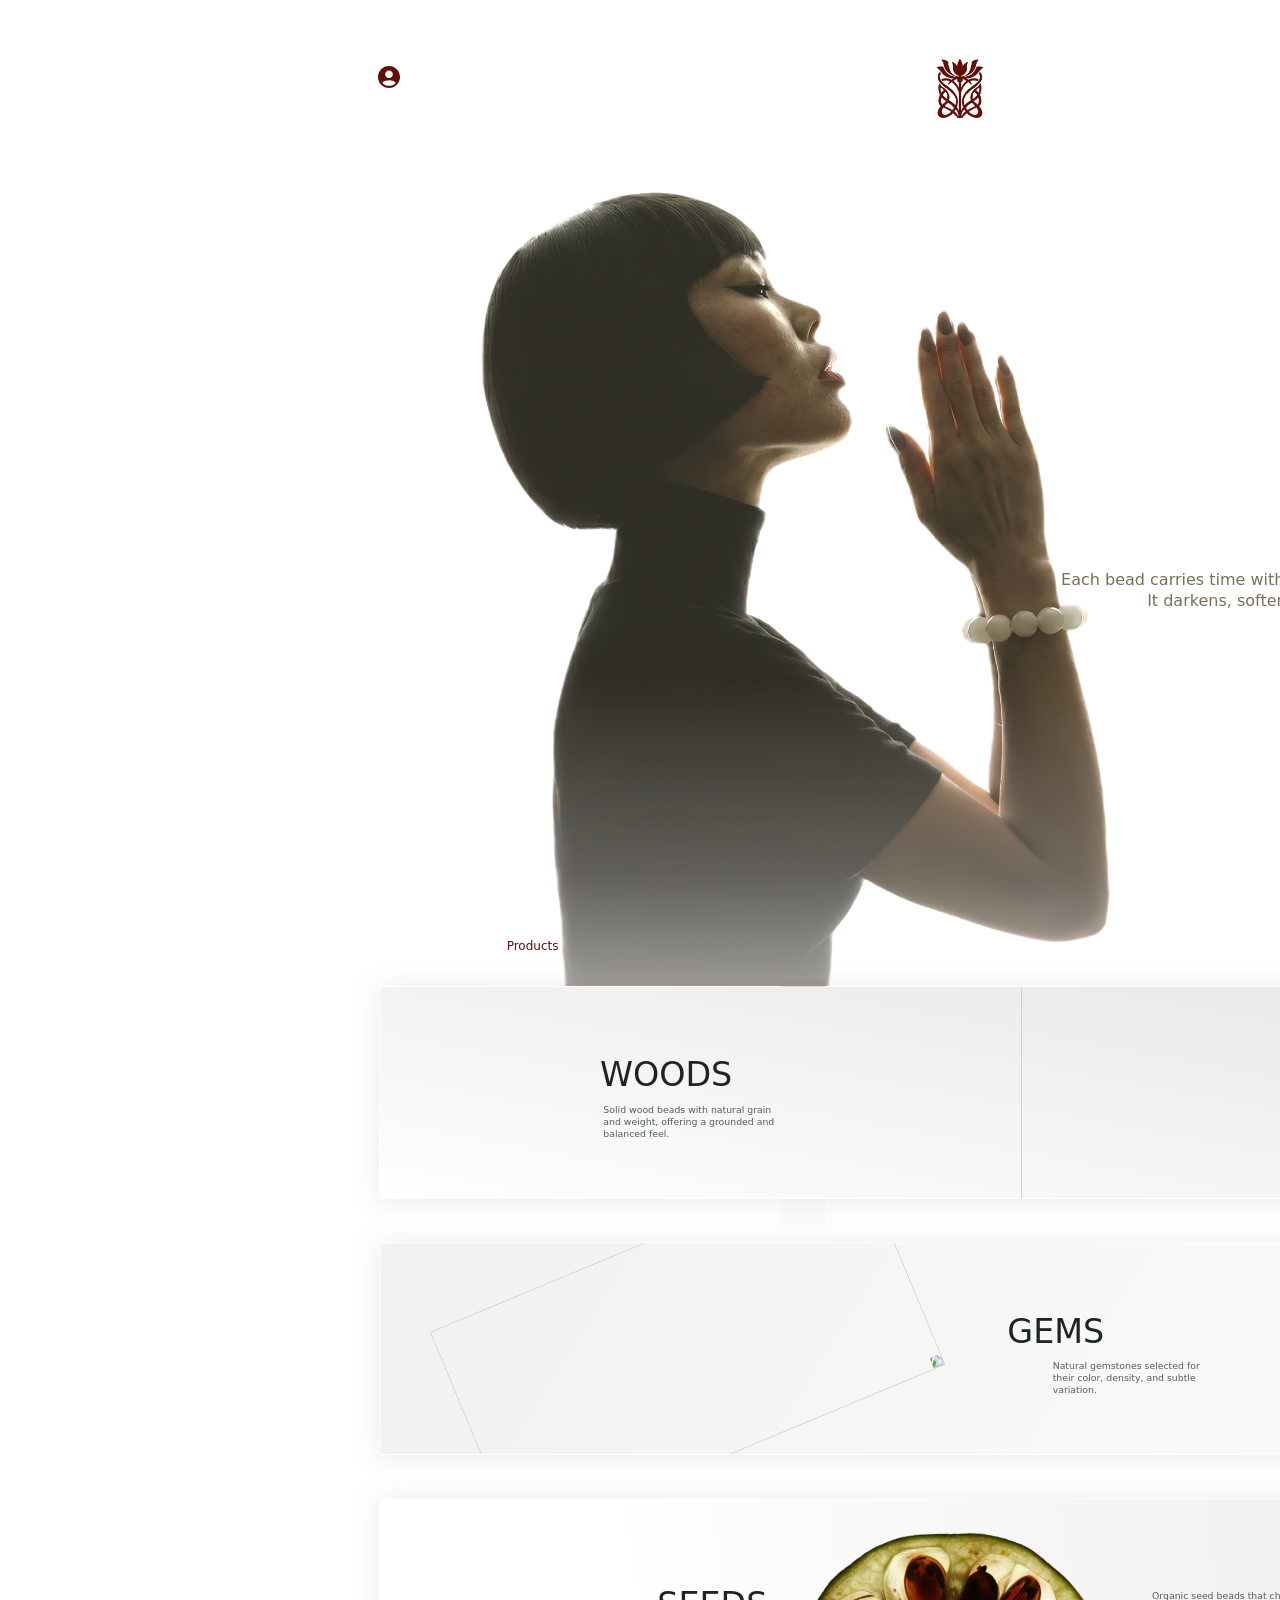
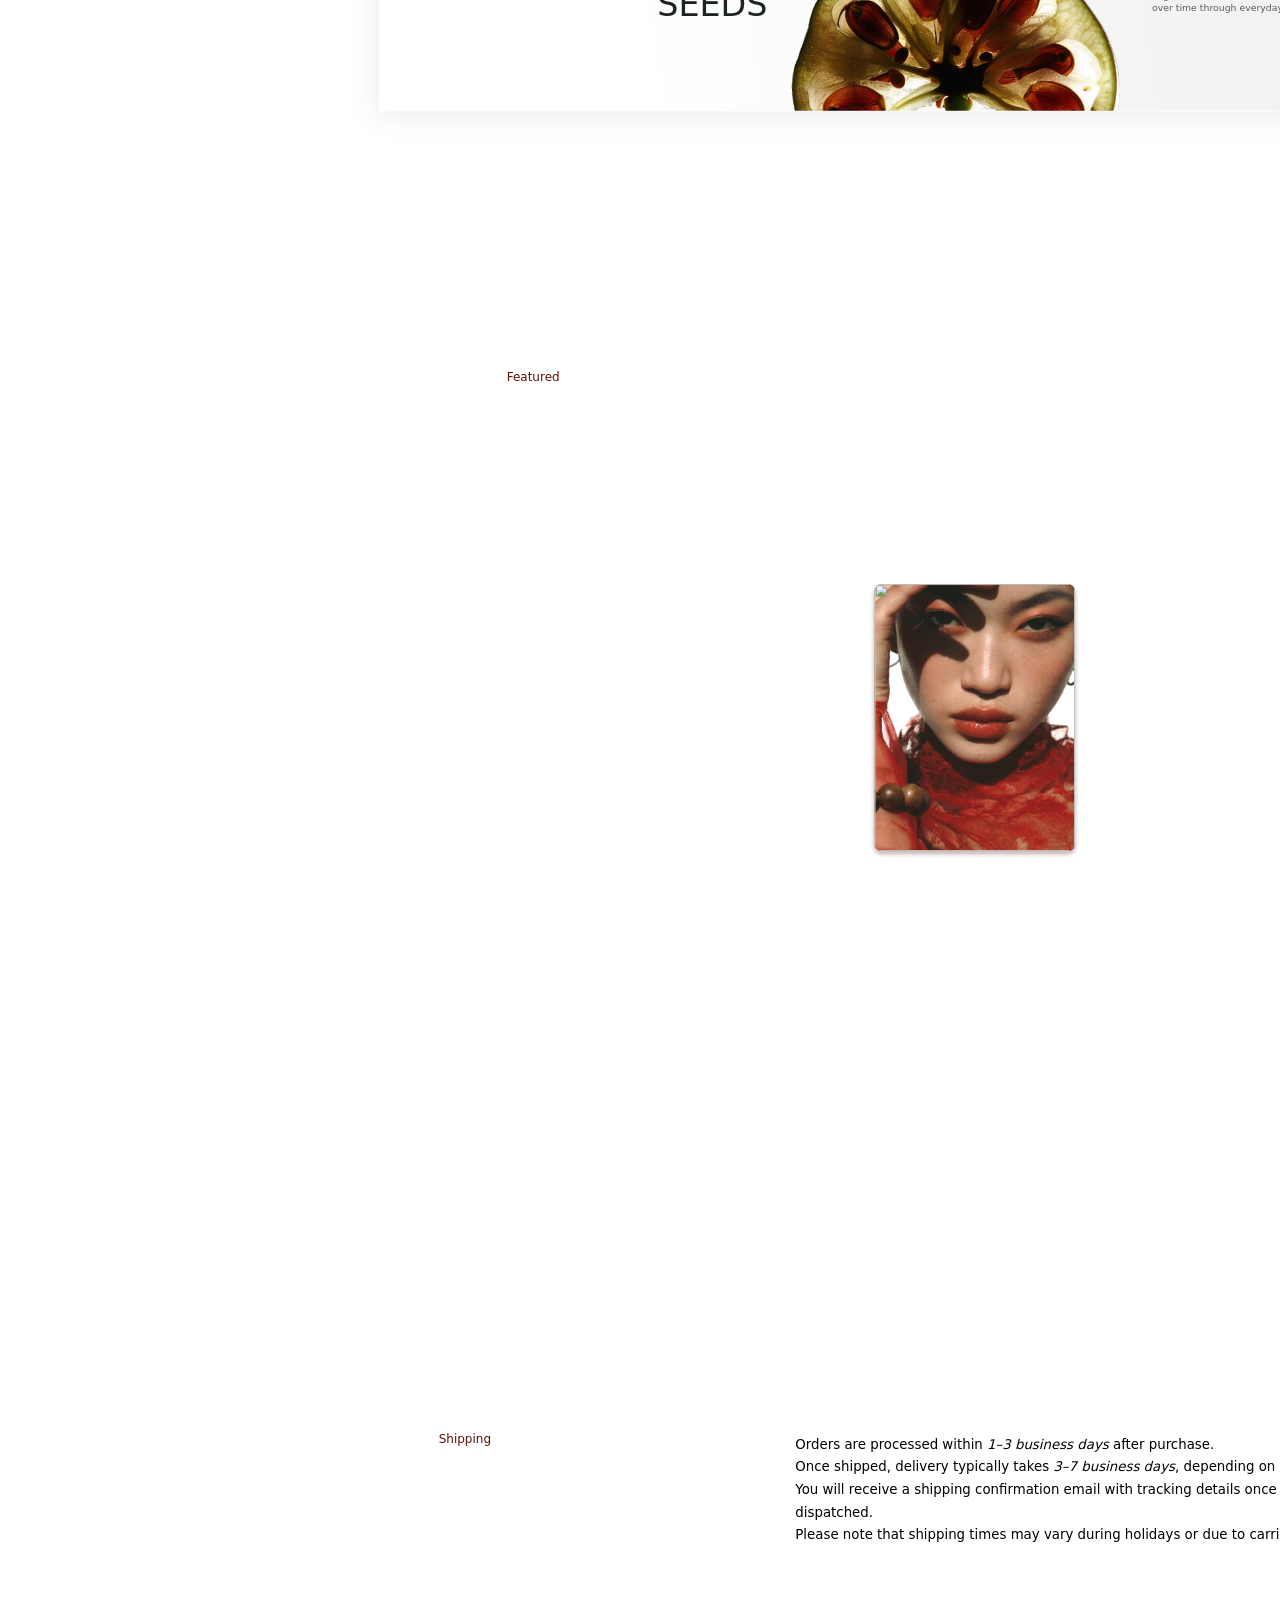
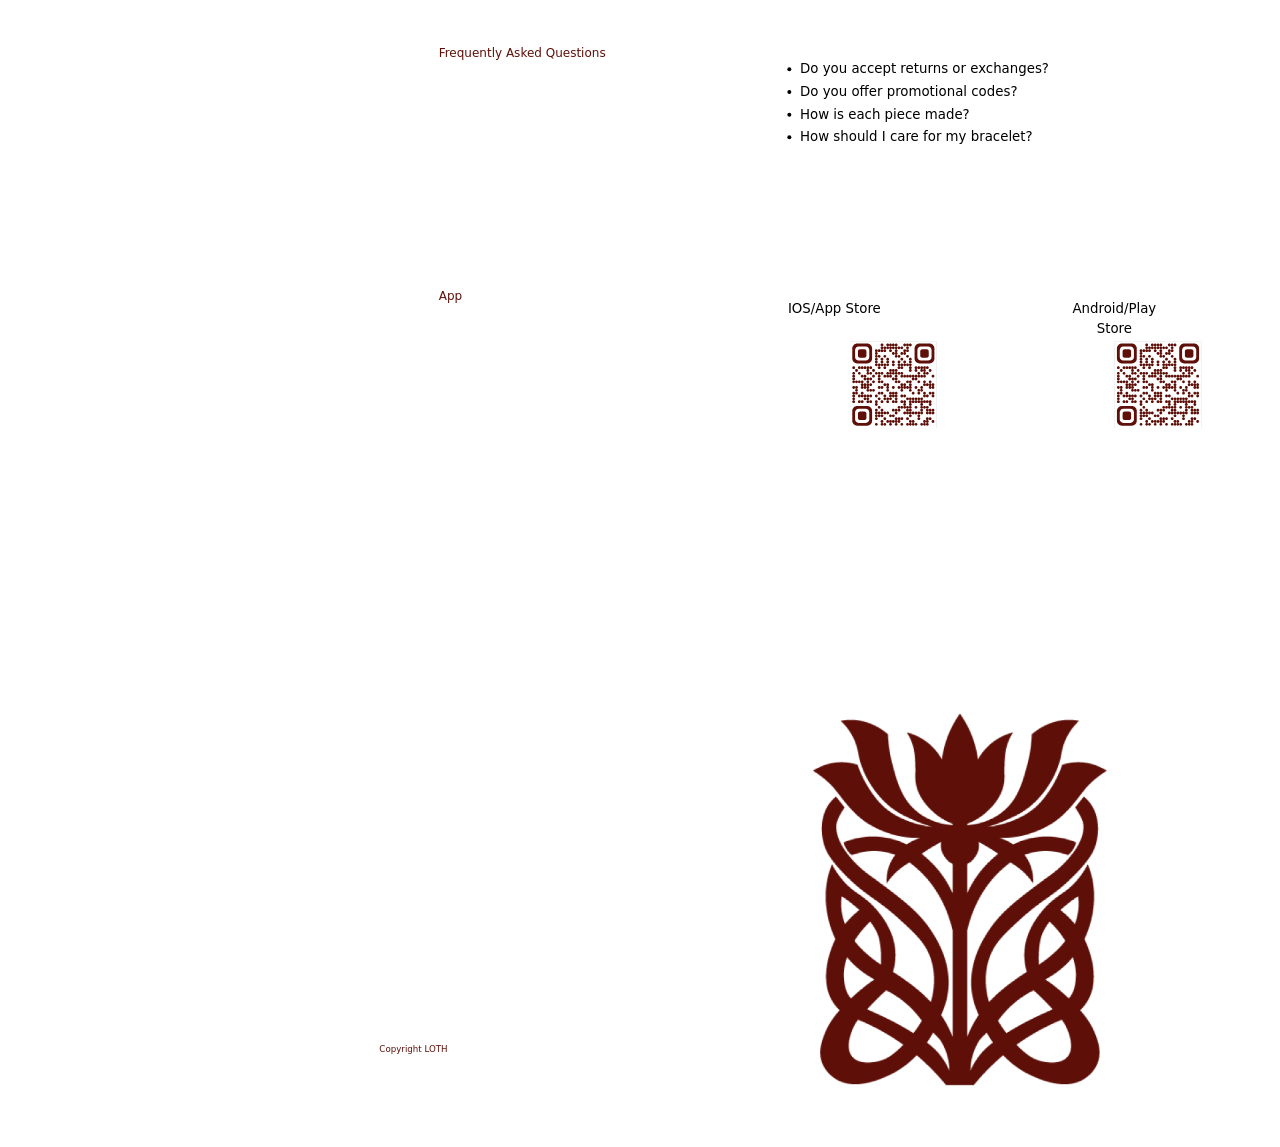
==== apps/web/public/index.html @ 7e3a2fe1 "Initial landing page scaffold Add static 1920px landing page exported from Figma, including download" ====
<!doctype html>
<html lang="en">
  <head>
    <meta charset="UTF-8" />
    <meta name="viewport" content="width=device-width, initial-scale=1.0" />
    <title>Bracelet Shop - Landing</title>
    <link rel="stylesheet" href="./styles.css" />
  </head>
  <body>
    <main class="viewport">
      <div class="stage" aria-hidden="true">
        <div class="page" data-node-id="222:192" aria-label="Landing page (1920px)">
        <!-- Header -->
        <header class="header" aria-label="Header">
          <img class="icon-account" src="./assets/figma/icon-account.svg" alt="" data-node-id="222:966" />
          <img class="logo" src="./assets/figma/logo.png" alt="LOTH" data-node-id="222:266" />
          <div class="country" data-node-id="222:957" aria-label="Country">
            <img class="country-icon" src="./assets/figma/icon-earth.svg" alt="" />
            <span class="country-text">United States</span>
          </div>
          <div class="icon-cart" data-node-id="222:965" aria-label="Cart">
            <img class="cart-part cart-part--dot" src="./assets/figma/icon-cart-dot.svg" alt="" />
            <img class="cart-part cart-part--outline" src="./assets/figma/icon-cart-outline.svg" alt="" />
            <img class="cart-part cart-part--handle" src="./assets/figma/icon-cart-handle.svg" alt="" />
          </div>
        </header>

        <!-- Hero -->
        <section class="hero" aria-label="Hero">
          <div class="hero-mask" data-node-id="222:208" aria-hidden="true">
            <img class="hero-image" src="./assets/figma/hero-image.png" alt="" />
          </div>
          <p class="hero-text hero-text--1" data-node-id="222:211">Each bead carries time with every touch.</p>
          <p class="hero-text hero-text--2" data-node-id="222:212">It darkens, softens, and changes.</p>
        </section>

        <!-- Products -->
        <section class="products" aria-label="Products">
          <p class="section-title section-title--products" data-node-id="222:238">Products</p>
          <div class="products-bar" data-node-id="222:250" aria-hidden="true"></div>

          <div class="product-card product-card--woods" data-node-id="222:251" aria-label="Woods">
            <div class="product-bg product-bg--woods" aria-hidden="true"></div>
            <h2 class="product-title">WOODS</h2>
            <p class="product-desc">Solid wood beads with natural grain and weight, offering a grounded and balanced feel.</p>
            <div class="product-image-wrap product-image-wrap--woods" aria-hidden="true">
              <div class="rotate-neg-90">
                <img class="product-image" src="./assets/figma/products-woods.png" alt="" />
              </div>
            </div>
          </div>

          <div class="product-card product-card--gems" data-node-id="222:256" aria-label="Gems">
            <div class="product-bg product-bg--gems" aria-hidden="true"></div>
            <div class="product-image-wrap product-image-wrap--gems" aria-hidden="true">
              <div class="gems-transform">
                <img class="product-image" src="./assets/figma/products-gems.png" alt="" />
              </div>
            </div>
            <h2 class="product-title product-title--right">GEMS</h2>
            <p class="product-desc product-desc--right">Natural gemstones selected for their color, density, and subtle variation.</p>
          </div>

          <div class="product-card product-card--seeds" data-node-id="222:261" aria-label="Seeds">
            <div class="product-bg product-bg--seeds" aria-hidden="true"></div>
            <h2 class="product-title">SEEDS</h2>
            <p class="product-desc product-desc--seeds">Organic seed beads that change over time through everyday wear.</p>
            <div class="product-image-wrap product-image-wrap--seeds" aria-hidden="true">
              <div class="seeds-transform">
                <img class="product-image" src="./assets/figma/products-seeds.png" alt="" />
              </div>
            </div>
          </div>
        </section>

        <!-- Featured -->
        <section class="featured" aria-label="Featured">
          <p class="section-title section-title--featured" data-node-id="222:237">Featured</p>
          <div class="featured-grid" data-node-id="222:213" aria-hidden="true">
            <div class="featured-bg"></div>

            <div class="featured-card featured-card--1 featured-item">
              <img class="featured-img" src="./assets/figma/featured-card-1.png" alt="" />
            </div>

            <div class="featured-card featured-card--2 featured-item">
              <div class="featured-card--2-bg"></div>
              <div class="featured-card--2-image">
                <div class="rotate-36">
                  <img class="featured-img" src="./assets/figma/featured-image-14.png" alt="" />
                </div>
              </div>
            </div>

            <div class="featured-card featured-card--3 featured-item">
              <img class="featured-img" src="./assets/figma/featured-card-3.png" alt="" />
            </div>

            <div class="featured-card featured-card--4 featured-item">
              <img class="featured-img" src="./assets/figma/featured-card-4.png" alt="" />
            </div>

            <div class="featured-card featured-card--5 featured-item">
              <img class="featured-img" src="./assets/figma/featured-maskgroup-1.png" alt="" />
            </div>

            <!-- side masked images -->
            <div class="featured-side featured-side--left featured-item">
              <div class="mask-300x400">
                <img class="featured-side-img" src="./assets/figma/featured-ebony23.png" alt="" />
              </div>
            </div>

            <div class="featured-side featured-side--right featured-item">
              <div class="mask-300x400">
                <img class="featured-side-img" src="./assets/figma/featured-hf-0337.png" alt="" />
              </div>
            </div>

            <div class="featured-side featured-side--right-bottom featured-item">
              <div class="mask-qr">
                <img class="featured-side-img" src="./assets/figma/featured-hf-0424.png" alt="" />
              </div>
            </div>
          </div>
        </section>

        <!-- Shipping -->
        <section class="shipping" aria-label="Shipping">
          <p class="section-title section-title--shipping" data-node-id="222:243">Shipping</p>
          <div class="shipping-text" data-node-id="222:244">
            <p>
              Orders are processed within <span class="em">1–3 business days</span> after purchase.
            </p>
            <p>
              Once shipped, delivery typically takes <span class="em">3–7 business days</span>, depending on your location.
            </p>
            <p>You will receive a shipping confirmation email with tracking details once your order has been dispatched.</p>
            <p>Please note that shipping times may vary during holidays or due to carrier delays.</p>
          </div>
        </section>

        <!-- FAQ -->
        <section class="faq" aria-label="FAQ">
          <p class="section-title section-title--faq" data-node-id="222:239">Frequently Asked Questions</p>
          <ul class="faq-list" data-node-id="222:245">
            <li>Do you accept returns or exchanges?</li>
            <li>Do you offer promotional codes?</li>
            <li>How is each piece made?</li>
            <li>How should I care for my bracelet?</li>
          </ul>
        </section>

        <!-- App -->
        <section class="app" aria-label="App">
          <p class="section-title section-title--app" data-node-id="222:240">App</p>
          <p class="app-label app-label--ios" data-node-id="222:241">IOS/App Store</p>
          <p class="app-label app-label--android" data-node-id="222:242">Android/Play Store</p>
          <div class="qr qr--ios" aria-hidden="true">
            <img src="./assets/figma/qr.svg" alt="" />
          </div>
          <div class="qr qr--android" aria-hidden="true">
            <img src="./assets/figma/qr.svg" alt="" />
          </div>
        </section>

        <!-- Footer -->
        <footer class="footer" aria-label="Footer">
          <div class="footer-mark" data-node-id="222:267" aria-hidden="true"></div>
          <p class="footer-copy" data-node-id="222:246">Copyright LOTH</p>
          <div class="footer-address" data-node-id="222:247">
            <p>000-0000-0000</p>
            <p>1300 W Mt Royal Ave, Baltimore, MD 21217</p>
          </div>
        </footer>
        </div>
      </div>
    </main>

    <script>
      (() => {
        const DESIGN_WIDTH = 1920;
        const clamp01 = (v) => Math.max(0, Math.min(1, v));
        let raf = 0;

        const setScale = () => {
          const scale = Math.min(1, window.innerWidth / DESIGN_WIDTH);
          document.documentElement.style.setProperty("--page-scale", String(scale));
        };

        const featured = (() => {
          const grid = document.querySelector(".featured-grid");
          if (!grid) return null;

          const items = Array.from(grid.querySelectorAll(".featured-item"));
          const deltas = new Map();
          const SPREAD_EASE = 2.2; // >1: slower at start, faster later

          const measure = () => {
            deltas.clear();
            const cx = grid.clientWidth / 2;
            const cy = grid.clientHeight / 2;

            for (const el of items) {
              const ex = el.offsetLeft + el.offsetWidth / 2;
              const ey = el.offsetTop + el.offsetHeight / 2;
              deltas.set(el, { dx: cx - ex, dy: cy - ey });
            }
          };

          const getProgress = () => {
            const rect = grid.getBoundingClientRect();
            const vh = window.innerHeight || 1;
            const start = vh * 0.85;
            const end = vh * 0.25;
            const raw = clamp01((start - rect.top) / (start - end));
            return Math.pow(raw, SPREAD_EASE);
          };

          const isInView = () => {
            const rect = grid.getBoundingClientRect();
            return rect.bottom > 0 && rect.top < (window.innerHeight || 0);
          };

          const render = (t) => {
            const p = getProgress();

            // Cluster -> spread (scroll-driven)
            for (const el of items) {
              const d = deltas.get(el);
              if (!d) continue;
              const tx = d.dx * (1 - p);
              const ty = d.dy * (1 - p);
              el.style.transform = `translate(${tx}px, ${ty}px)`;
            }

            // Auto horizontal pan (only while visible, grows as it spreads)
            if (isInView()) {
              const range = 360; // total travel in px (design space)
              const speed = 0.035; // cycles per ms (controls how fast it moves)
              const phase = (t * speed) % (2 * range);
              const tri = phase < range ? phase : 2 * range - phase;
              const pan = (tri - range / 2) * p;
              grid.style.transform = `translateX(${pan}px)`;
            } else {
              grid.style.transform = "";
            }
          };

          measure();
          return { measure, render };
        })();

        const tick = (t) => {
          setScale();
          if (featured) featured.render(t);
          raf = requestAnimationFrame(tick);
        };

        const onResize = () => {
          if (featured) featured.measure();
        };

        window.addEventListener("resize", onResize);
        raf = requestAnimationFrame(tick);
      })();
    </script>
  </body>
</html>
---- apps/web/public/styles.css ----
:root {
  --c-main: #5d0f08;
  --c-hero: #7a7058;
  --c-darkgreen: #1e2521;
  --c-body: #000000;
  --c-muted: #535f59;

  --shadow-soft: 0px 4px 37.1px rgba(185, 159, 159, 0.25);
  --shadow-card: 0px 4px 6.7px rgba(185, 159, 159, 0.25);

  --page-scale: 1;
}

* {
  box-sizing: border-box;
}

html,
body {
  height: 100%;
}

body {
  margin: 0;
  background: #ffffff;
  color: var(--c-body);
  font-family:
    "Neue Haas Grotesk Display Pro",
    system-ui,
    -apple-system,
    BlinkMacSystemFont,
    "Segoe UI",
    Roboto,
    Helvetica,
    Arial,
    sans-serif;
}

.viewport {
  display: flex;
  justify-content: center;
  align-items: flex-start;
  width: 100%;
  min-height: 100vh;
  overflow-x: hidden;
  padding: 0;
}

.stage {
  width: calc(1920px * var(--page-scale));
  height: calc(6520px * var(--page-scale));
}

.page {
  position: relative;
  width: 1920px;
  height: 6520px;
  background: #ffffff;
  overflow: hidden;
  transform: scale(var(--page-scale));
  transform-origin: top center;
}

/* Header */
.icon-account {
  position: absolute;
  left: 87px;
  top: 99px;
  width: 33px;
  height: 33px;
}

.logo {
  position: absolute;
  left: 924px;
  top: 87px;
  width: 72px;
  height: 90px;
  object-fit: cover;
}

.country {
  position: absolute;
  left: 1658px;
  top: 100px;
  height: 33px;
  display: flex;
  align-items: center;
  gap: 10px;
}

.country-icon {
  width: 27px;
  height: 27px;
}

.country-text {
  font-size: 20px;
  line-height: 1.14;
  color: var(--c-main);
  font-weight: 500;
}

.icon-cart {
  position: absolute;
  left: 1583px;
  top: 99px;
  width: 31px;
  height: 31px;
}

.cart-part {
  position: absolute;
}

/* Match the Figma-generated insets */
.cart-part--dot {
  left: 31.25%;
  top: 78.13%;
  width: 6.25%;
  height: 6.25%;
}

.cart-part--outline {
  left: 9.38%;
  top: 15.63%;
  width: 71.87%;
  height: 53.12%;
}

.cart-part--handle {
  left: 25%;
  top: 25%;
  width: 62.16%;
  height: 31.25%;
}

/* Hero */
.hero-mask {
  position: absolute;
  left: -41px;
  top: 228px;
  width: 1700px;
  height: 1251px;
  -webkit-mask-image: url("./assets/figma/hero-mask.svg");
  mask-image: url("./assets/figma/hero-mask.svg");
  -webkit-mask-repeat: no-repeat;
  mask-repeat: no-repeat;
  -webkit-mask-size: 1589px 1251px;
  mask-size: 1589px 1251px;
  -webkit-mask-position: 71px 0px;
  mask-position: 71px 0px;
}

.hero-image {
  position: absolute;
  left: -7.67%;
  top: -14.87%;
  width: 107.69%;
  height: 118.47%;
  object-fit: cover;
  pointer-events: none;
}

.hero-text {
  position: absolute;
  width: 556px;
  height: 64px;
  font-size: 24px;
  line-height: 1.3;
  color: var(--c-hero);
  font-weight: 400;
  text-align: right;
  margin: 0;
}

.hero-text--1 {
  left: 1049px;
  top: 854px;
}

.hero-text--2 {
  left: 1083px;
  top: 886px;
}

/* Section titles */
.section-title {
  position: absolute;
  margin: 0;
  font-size: 18px;
  line-height: 1.5;
  color: var(--c-main);
  font-weight: 500;
}

.section-title--products {
  left: 280px;
  top: 1405px;
}

.section-title--featured {
  left: 280px;
  top: 2952px;
}

.section-title--shipping {
  left: 178px;
  top: 4545px;
}

.section-title--faq {
  left: 178px;
  top: 4866px;
}

.section-title--app {
  left: 178px;
  top: 5230px;
}

/* Products */
.products-bar {
  position: absolute;
  left: 691px;
  top: 1471px;
  width: 67px;
  height: 368px;
  background: linear-gradient(179.884deg, rgb(146, 145, 141) 0%, rgb(252, 252, 252) 57.554%);
}

.product-card {
  position: absolute;
  left: 89px;
  width: 1741px;
  border: 0.5px solid #ffffff;
  box-shadow: var(--shadow-soft);
  background: transparent;
  overflow: hidden;
}

.product-card--woods {
  top: 1479px;
  height: 319px;
}

.product-card--gems {
  top: 1864px;
  height: 318px;
}

.product-card--seeds {
  top: 2248px;
  height: 319px;
}

.product-bg {
  position: absolute;
  inset: 0;
}

.product-bg--woods {
  background: linear-gradient(190.51deg, rgb(232, 232, 232) 6.5992%, rgb(255, 255, 255) 101.72%);
}

.product-bg--gems {
  background: linear-gradient(122.51deg, rgb(242, 242, 241) 14.497%, rgb(255, 255, 255) 118.24%);
}

.product-bg--seeds {
  background: linear-gradient(261.236deg, rgb(242, 242, 241) 20.173%, rgb(243, 243, 242) 31.723%, rgb(255, 255, 255) 78.459%);
}

.product-title {
  position: absolute;
  left: 330px;
  top: 95px;
  width: 268px;
  margin: 0;
  font-size: 50px;
  line-height: 1.5;
  color: var(--c-darkgreen);
  font-weight: 500;
}

.product-title--right {
  left: 941px;
}

.product-desc {
  position: absolute;
  left: 335px;
  top: 175px;
  width: 280px;
  margin: 0;
  font-size: 14px;
  line-height: 1.3;
  color: var(--c-muted);
  font-weight: 400;
}

.product-desc--right {
  left: 1009px;
  width: 239px;
}

.product-desc--seeds {
  left: 1158px;
  top: calc(50% - 23.5px);
  width: 252px;
}

.product-card--seeds .product-title {
  left: 416px;
  top: calc(50% - 37.5px);
  width: 167px;
}

.product-image-wrap {
  position: absolute;
}

.product-image-wrap--woods {
  left: 961px;
  top: -32px;
  width: 780px;
  height: 383px;
  display: flex;
  align-items: center;
  justify-content: center;
  pointer-events: none;
}

.rotate-neg-90 {
  transform: rotate(-90deg);
  width: 383px;
  height: 780px;
  position: relative;
}

.rotate-neg-90 .product-image {
  position: absolute;
  inset: 0;
  width: 100%;
  height: 100%;
  object-fit: cover;
}

.product-image-wrap--gems {
  left: 75px;
  top: -135px;
  width: 773.573px;
  height: 584.146px;
  display: flex;
  align-items: center;
  justify-content: center;
  pointer-events: none;
}

.gems-transform {
  transform: scaleY(-1) rotate(112.65deg);
  width: 342.941px;
  height: 695.122px;
  position: relative;
}

.gems-transform .product-image {
  position: absolute;
  inset: 0;
  width: 100%;
  height: 100%;
  object-fit: cover;
}

.product-image-wrap--seeds {
  left: 50%;
  top: 28px;
  width: 521.139px;
  height: 392.311px;
  transform: translateX(-50%);
  display: flex;
  align-items: center;
  justify-content: center;
  pointer-events: none;
}

.seeds-transform {
  transform: rotate(-84.9deg);
  width: 350px;
  height: 492px;
  position: relative;
}

.seeds-transform .product-image {
  position: absolute;
  inset: 0;
  width: 100%;
  height: 100%;
  object-fit: cover;
}

/* Featured */
.featured-grid {
  position: absolute;
  left: 89px;
  top: 3018px;
  width: 1786px;
  height: 917px;
  will-change: transform;
}

.featured-bg {
  position: absolute;
  left: -7px;
  top: 0;
  width: 1793px;
  height: 916px;
  background: #ffffff;
}

.featured-card {
  position: absolute;
  width: 300px;
  height: 400px;
  border-radius: 10px;
  box-shadow: var(--shadow-card);
  overflow: hidden;
  background: #ffffff;
  will-change: transform;
}

.featured-card--1 {
  left: 293px;
  top: 115px;
}

.featured-card--2 {
  left: 893px;
  top: 115px;
}

.featured-card--3 {
  left: -7px;
  top: 514px;
}

.featured-card--4 {
  left: 1193px;
  top: 514px;
}

.featured-card--5 {
  left: 593px;
  top: 516px;
  height: 395px;
}

.featured-img {
  width: 100%;
  height: 100%;
  object-fit: cover;
}

.featured-card--2-bg {
  position: absolute;
  inset: 0;
  background: linear-gradient(164.936deg, rgb(255, 255, 255) 0.34228%, rgba(185, 159, 159, 0.25) 101.6%);
}

.featured-card--2-image {
  position: absolute;
  left: -100px;
  top: -74px;
  width: 474.77px;
  height: 535.745px;
  display: flex;
  align-items: center;
  justify-content: center;
}

.rotate-36 {
  transform: rotate(36.14deg);
  width: 221.547px;
  height: 501.616px;
  position: relative;
}

.rotate-36 img {
  position: absolute;
  inset: 0;
  width: 100%;
  height: 100%;
  object-fit: cover;
}

.featured-side {
  position: absolute;
  width: 300px;
  height: 400px;
  overflow: visible;
  will-change: transform;
}

.featured-side--left {
  left: -300px;
  top: 115px;
}

.featured-side--right {
  left: 1486px;
  top: 115px;
}

.featured-side--right-bottom {
  left: 1786px;
  top: 515px;
}

.mask-300x400,
.mask-qr {
  width: 300px;
  height: 400px;
  -webkit-mask-repeat: no-repeat;
  mask-repeat: no-repeat;
  -webkit-mask-size: 300px 400px;
  mask-size: 300px 400px;
  -webkit-mask-position: 0 0;
  mask-position: 0 0;
  overflow: hidden;
}

.mask-300x400 {
  -webkit-mask-image: url("./assets/figma/mask-300x400.svg");
  mask-image: url("./assets/figma/mask-300x400.svg");
}

.mask-qr {
  -webkit-mask-image: url("./assets/figma/mask-qr.svg");
  mask-image: url("./assets/figma/mask-qr.svg");
}

.featured-side-img {
  width: 100%;
  height: 100%;
  object-fit: cover;
  display: block;
}

/* Shipping */
.shipping-text {
  position: absolute;
  left: 713px;
  top: 4549px;
  width: 1012px;
  font-size: 20px;
  line-height: 1.7;
  color: #000000;
}

.shipping-text p {
  margin: 0;
}

.shipping-text p + p {
  margin-top: 0;
}

.shipping-text .em {
  font-style: italic;
  font-weight: 500;
}

/* FAQ */
.faq-list {
  position: absolute;
  left: 690px;
  top: 4886px;
  width: 577px;
  margin: 0;
  padding-left: 30px;
  font-size: 20px;
  line-height: 1.7;
  color: #000000;
}

/* App */
.app-label {
  position: absolute;
  margin: 0;
  font-size: 20px;
  line-height: 1.5;
  text-align: center;
  color: #000000;
}

.app-label--ios {
  left: 700px;
  top: 5248px;
  width: 143px;
}

.app-label--android {
  left: 1106px;
  top: 5248px;
  width: 171px;
}

.qr {
  position: absolute;
  top: 5312px;
  width: 130px;
  height: 130px;
  background: #d9d9d9;
}

.qr img {
  width: 100%;
  height: 100%;
  display: block;
}

.qr--ios {
  left: 795px;
}

.qr--android {
  left: 1192px;
}

/* Footer */
.footer-mark {
  position: absolute;
  left: 728.813px;
  top: 5800.523px;
  width: 463.351px;
  height: 658.316px;
  background: var(--c-main);
  -webkit-mask-image: url("./assets/figma/footer-mask.png");
  mask-image: url("./assets/figma/footer-mask.png");
  -webkit-mask-repeat: no-repeat;
  mask-repeat: no-repeat;
  -webkit-mask-size: 447px 565.051px;
  mask-size: 447px 565.051px;
  -webkit-mask-position: 8.187px 66.476px;
  mask-position: 8.187px 66.476px;
  opacity: 1;
  pointer-events: none;
}

.footer-copy {
  position: absolute;
  left: 89px;
  top: 6362px;
  margin: 0;
  font-size: 13px;
  line-height: 1.9;
  color: var(--c-main);
  font-weight: 500;
}

.footer-address {
  position: absolute;
  left: 1595px;
  top: 6335px;
  width: 268px;
  color: var(--c-main);
  font-size: 13px;
  line-height: 1.9;
  font-weight: 500;
}

.footer-address p {
  margin: 0;
}
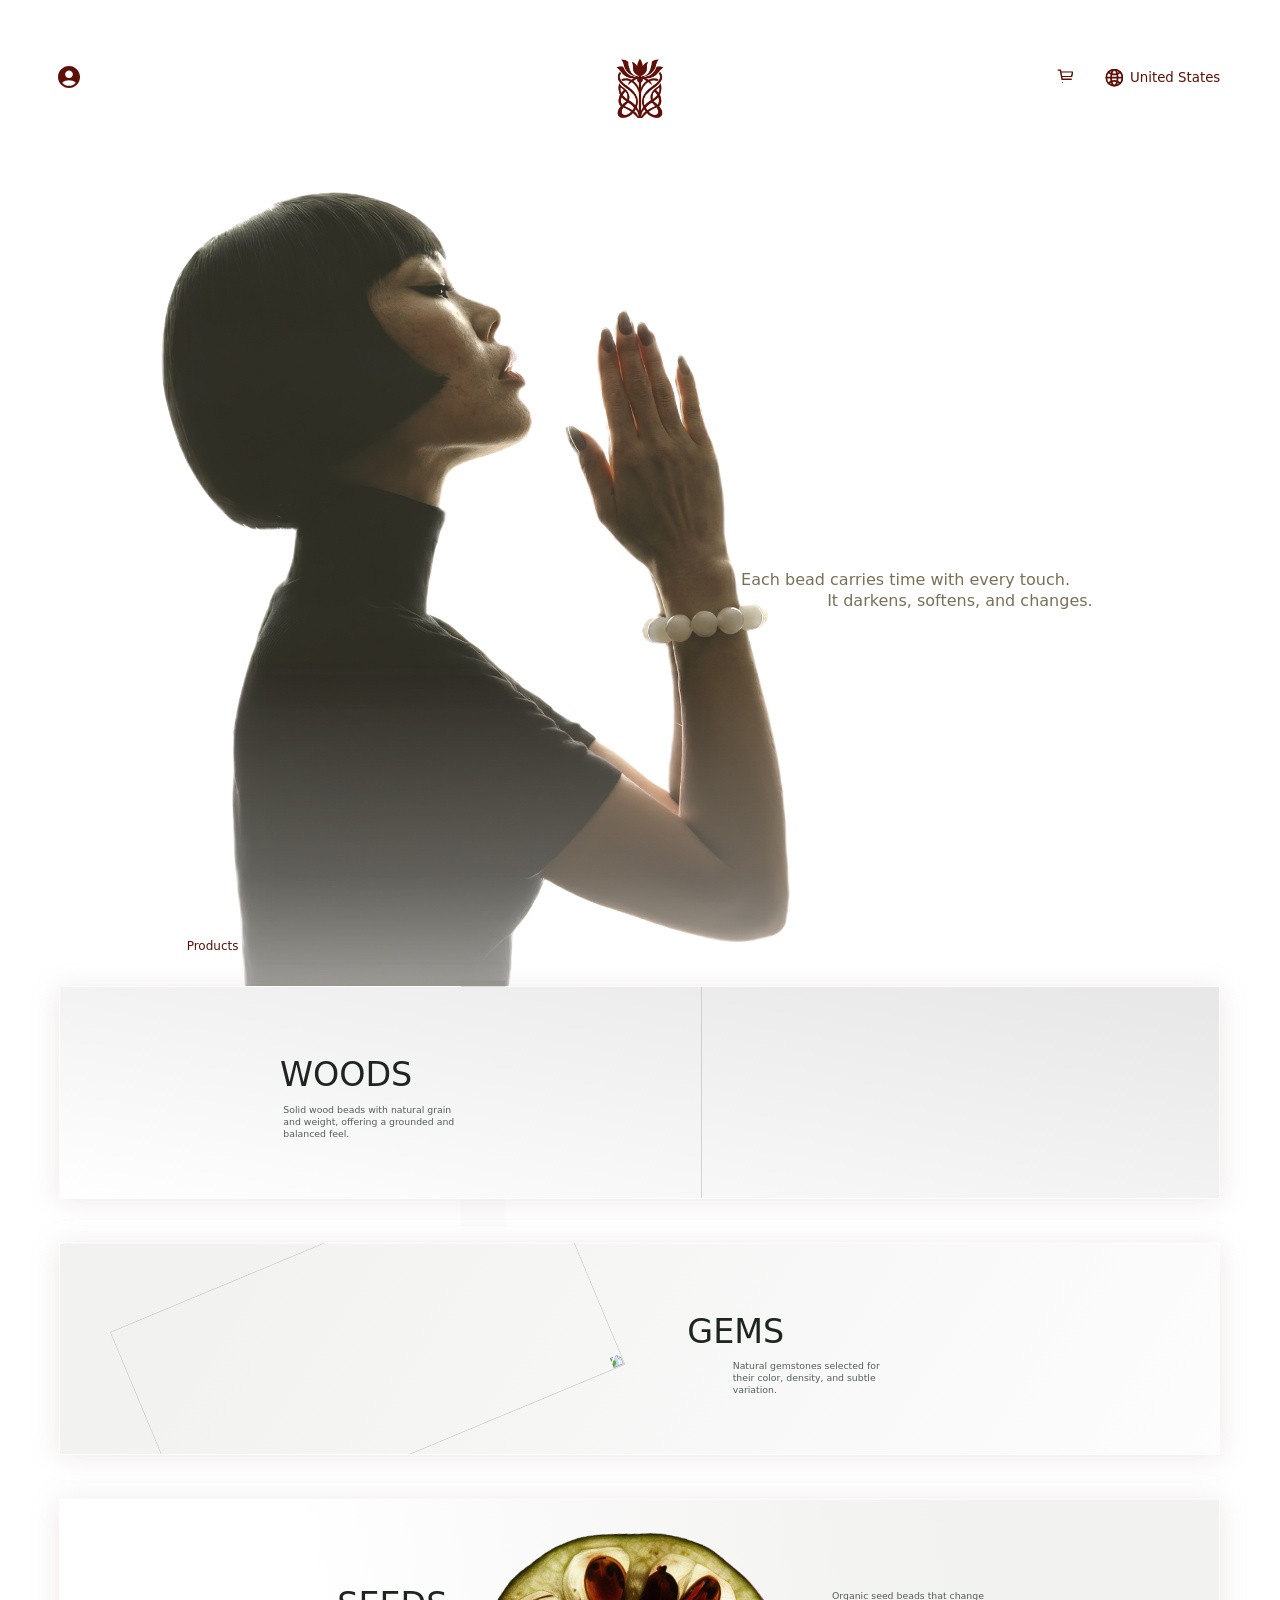
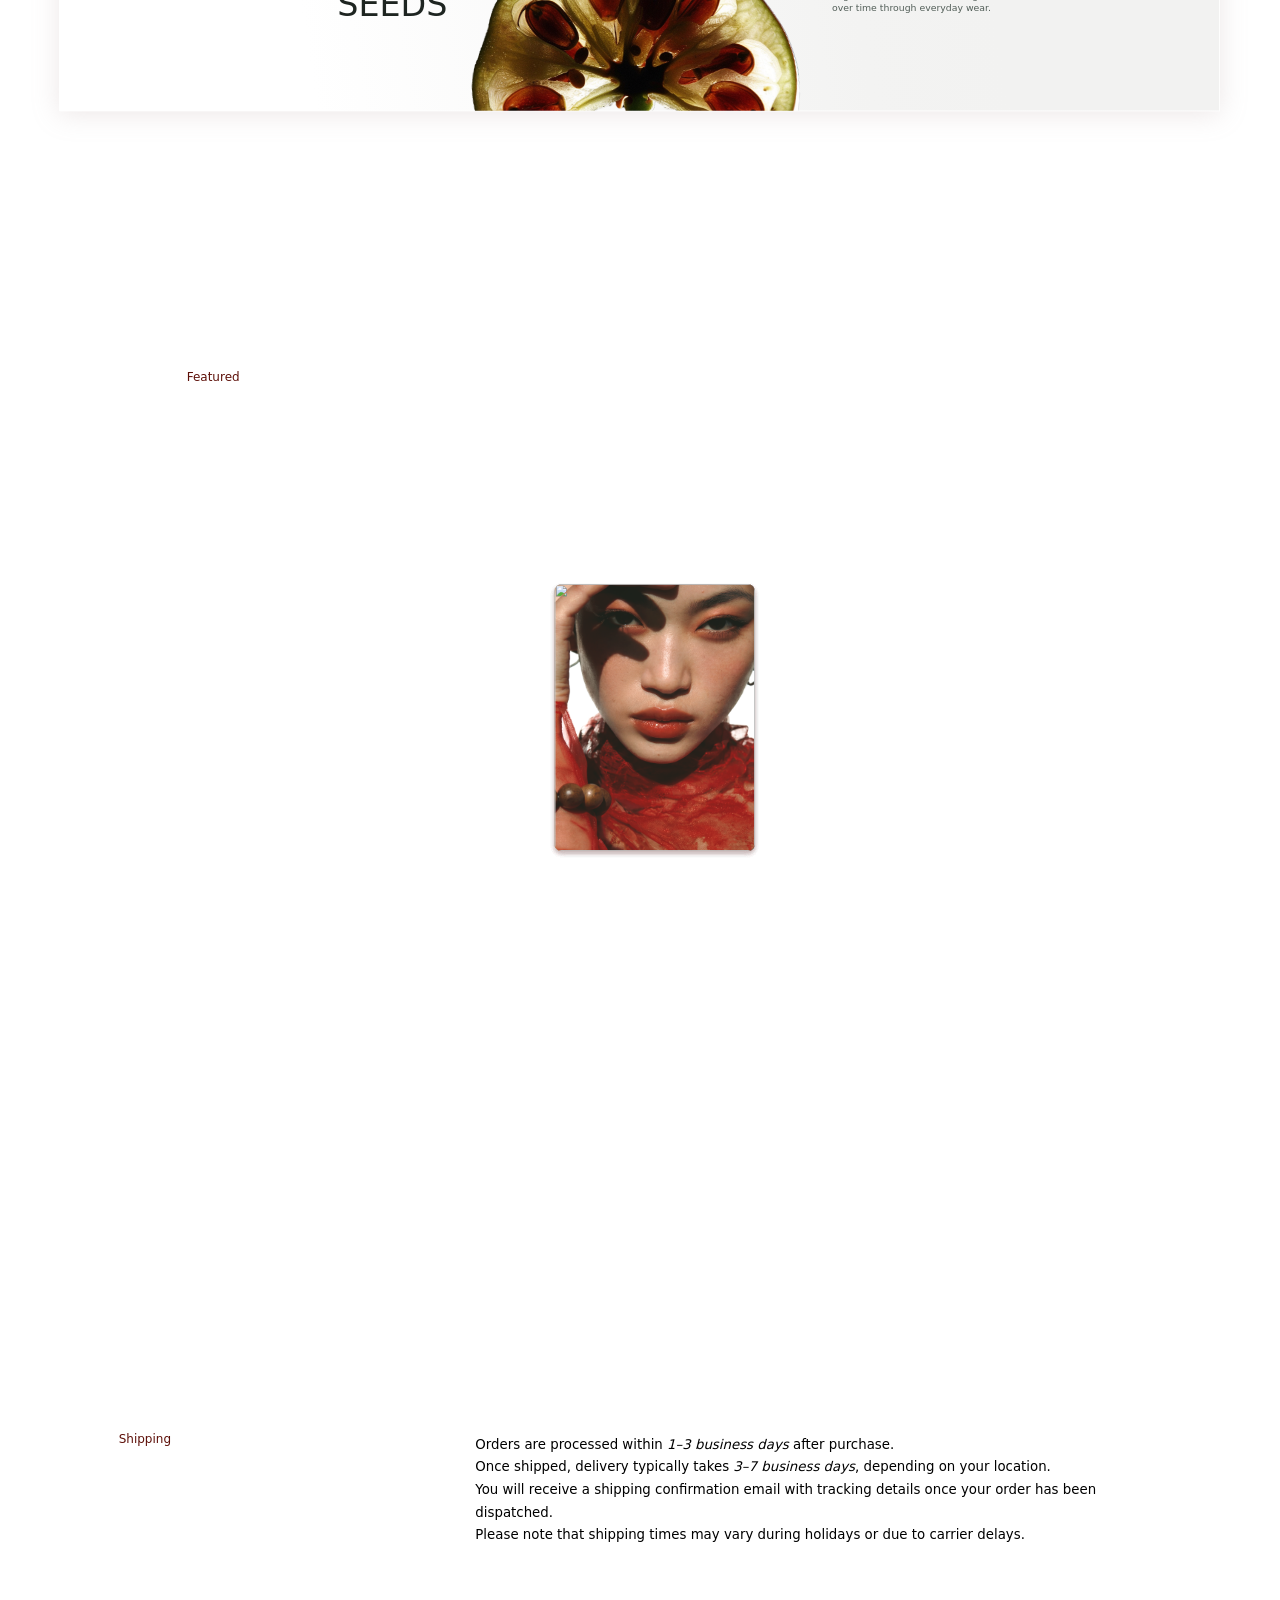
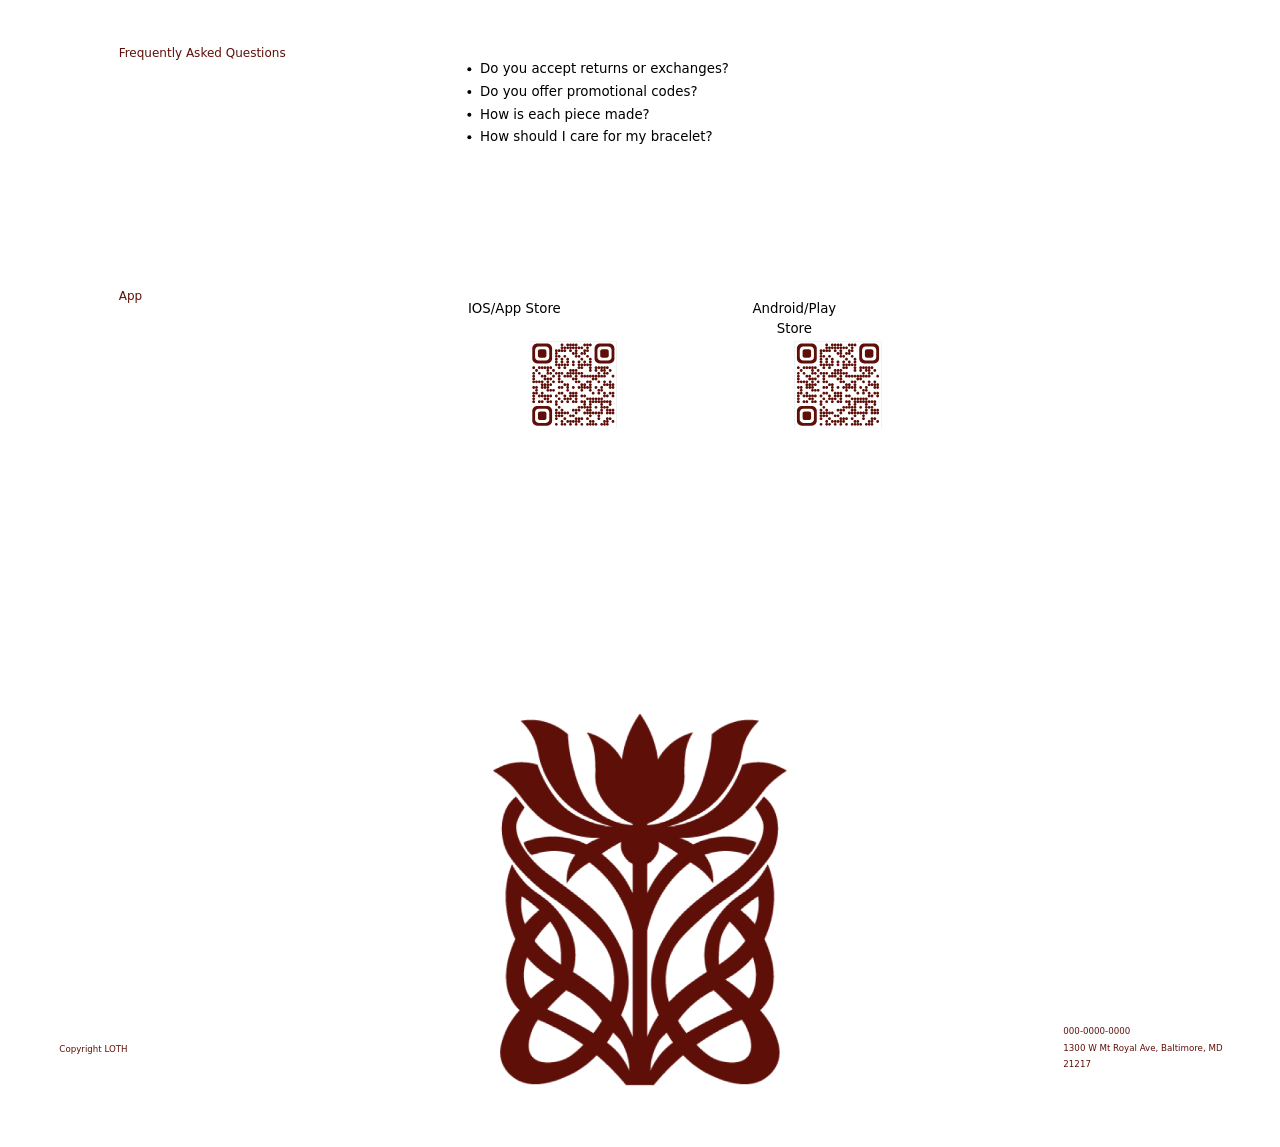
==== commit baf6aa1f: "Fix landing centering Center the scaled 1920px page across viewport sizes and tidy static landing do" ====
--- a/apps/web/public/index.html
+++ b/apps/web/public/index.html
@@ -194,7 +194,7 @@
 
           const items = Array.from(grid.querySelectorAll(".featured-item"));
           const deltas = new Map();
-          const SPREAD_EASE = 2.2; // >1: slower at start, faster later
+          const SPREAD_EASE = 2.2;
 
           const measure = () => {
             deltas.clear();
@@ -225,7 +225,6 @@
           const render = (t) => {
             const p = getProgress();
 
-            // Cluster -> spread (scroll-driven)
             for (const el of items) {
               const d = deltas.get(el);
               if (!d) continue;
@@ -234,10 +233,9 @@
               el.style.transform = `translate(${tx}px, ${ty}px)`;
             }
 
-            // Auto horizontal pan (only while visible, grows as it spreads)
             if (isInView()) {
-              const range = 360; // total travel in px (design space)
-              const speed = 0.035; // cycles per ms (controls how fast it moves)
+              const range = 360;
+              const speed = 0.035;
               const phase = (t * speed) % (2 * range);
               const tri = phase < range ? phase : 2 * range - phase;
               const pan = (tri - range / 2) * p;
@@ -267,3 +265,4 @@
     </script>
   </body>
 </html>
+
--- a/apps/web/public/styles.css
+++ b/apps/web/public/styles.css
@@ -47,17 +47,20 @@
 }
 
 .stage {
-  width: calc(1920px * var(--page-scale));
+  position: relative;
+  width: 100%;
   height: calc(6520px * var(--page-scale));
 }
 
 .page {
-  position: relative;
+  position: absolute;
+  left: 50%;
+  top: 0;
   width: 1920px;
   height: 6520px;
   background: #ffffff;
   overflow: hidden;
-  transform: scale(var(--page-scale));
+  transform: translateX(-50%) scale(var(--page-scale));
   transform-origin: top center;
 }
 
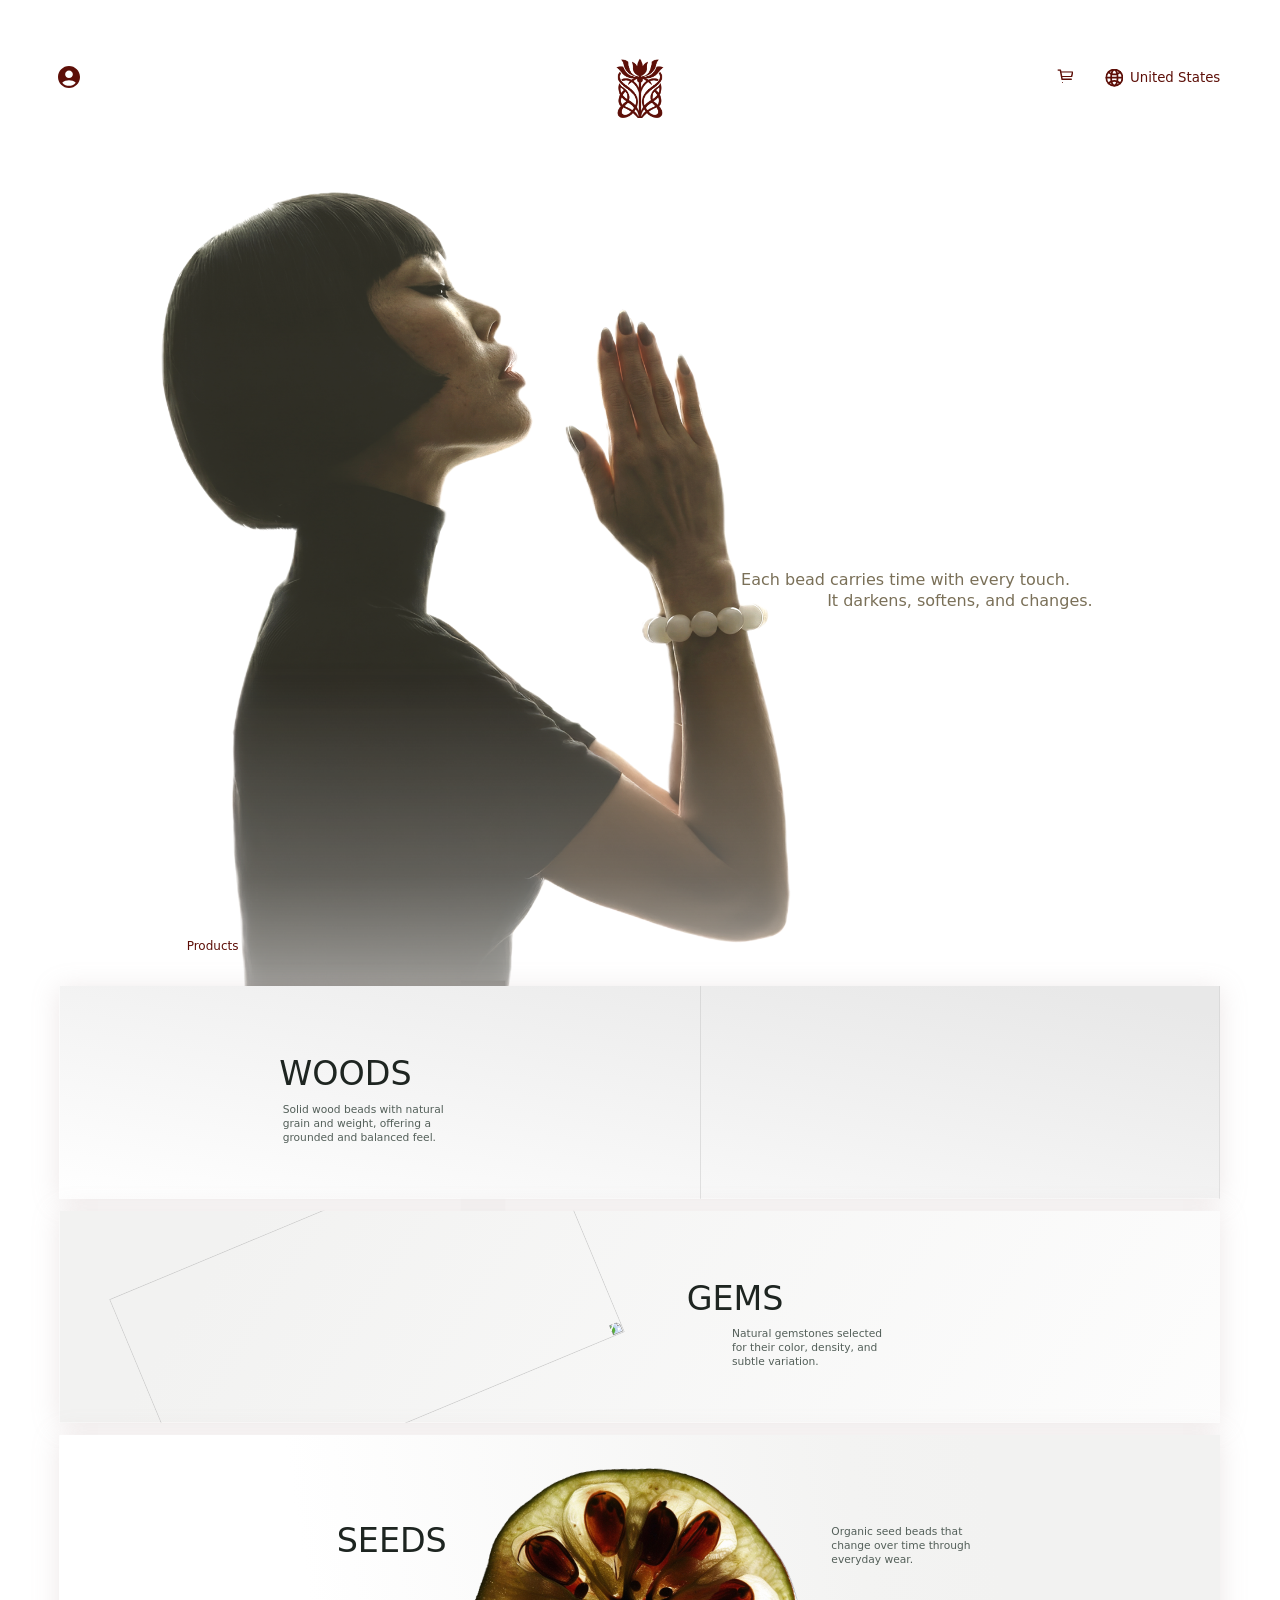
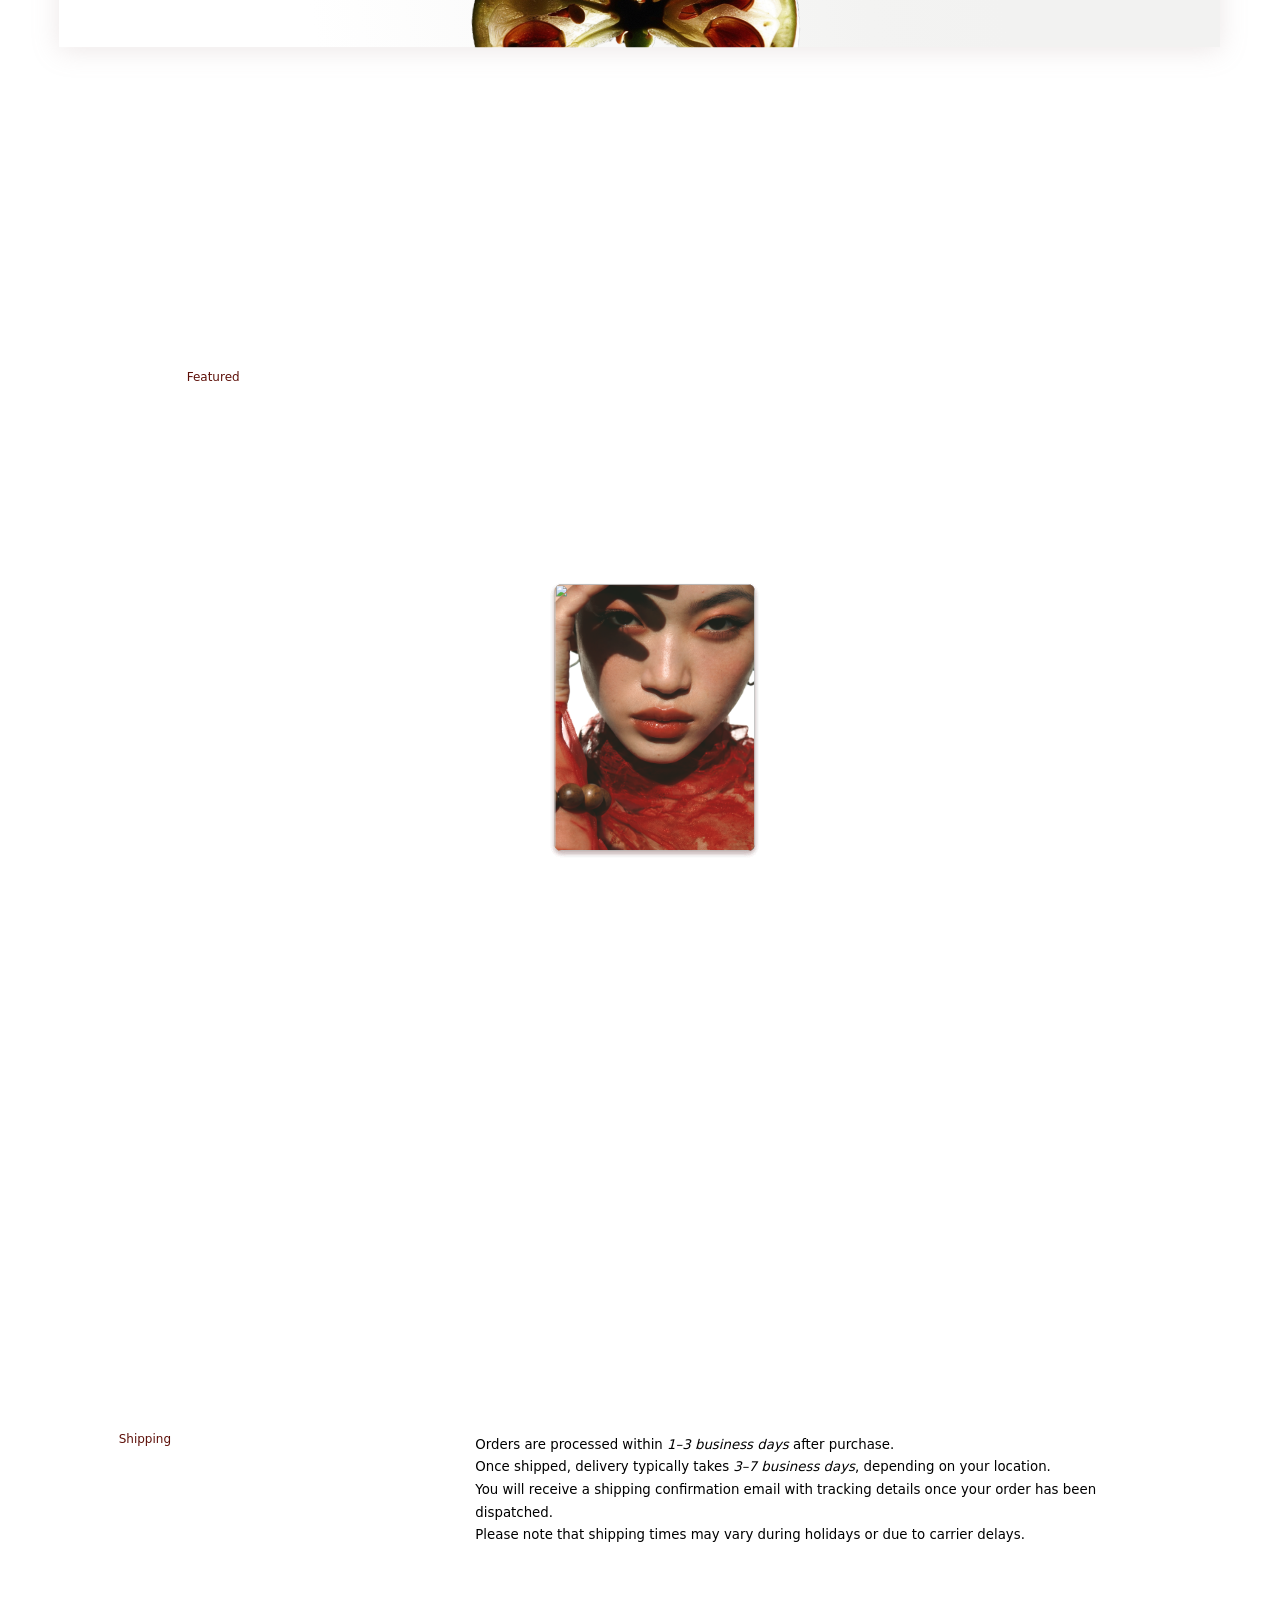
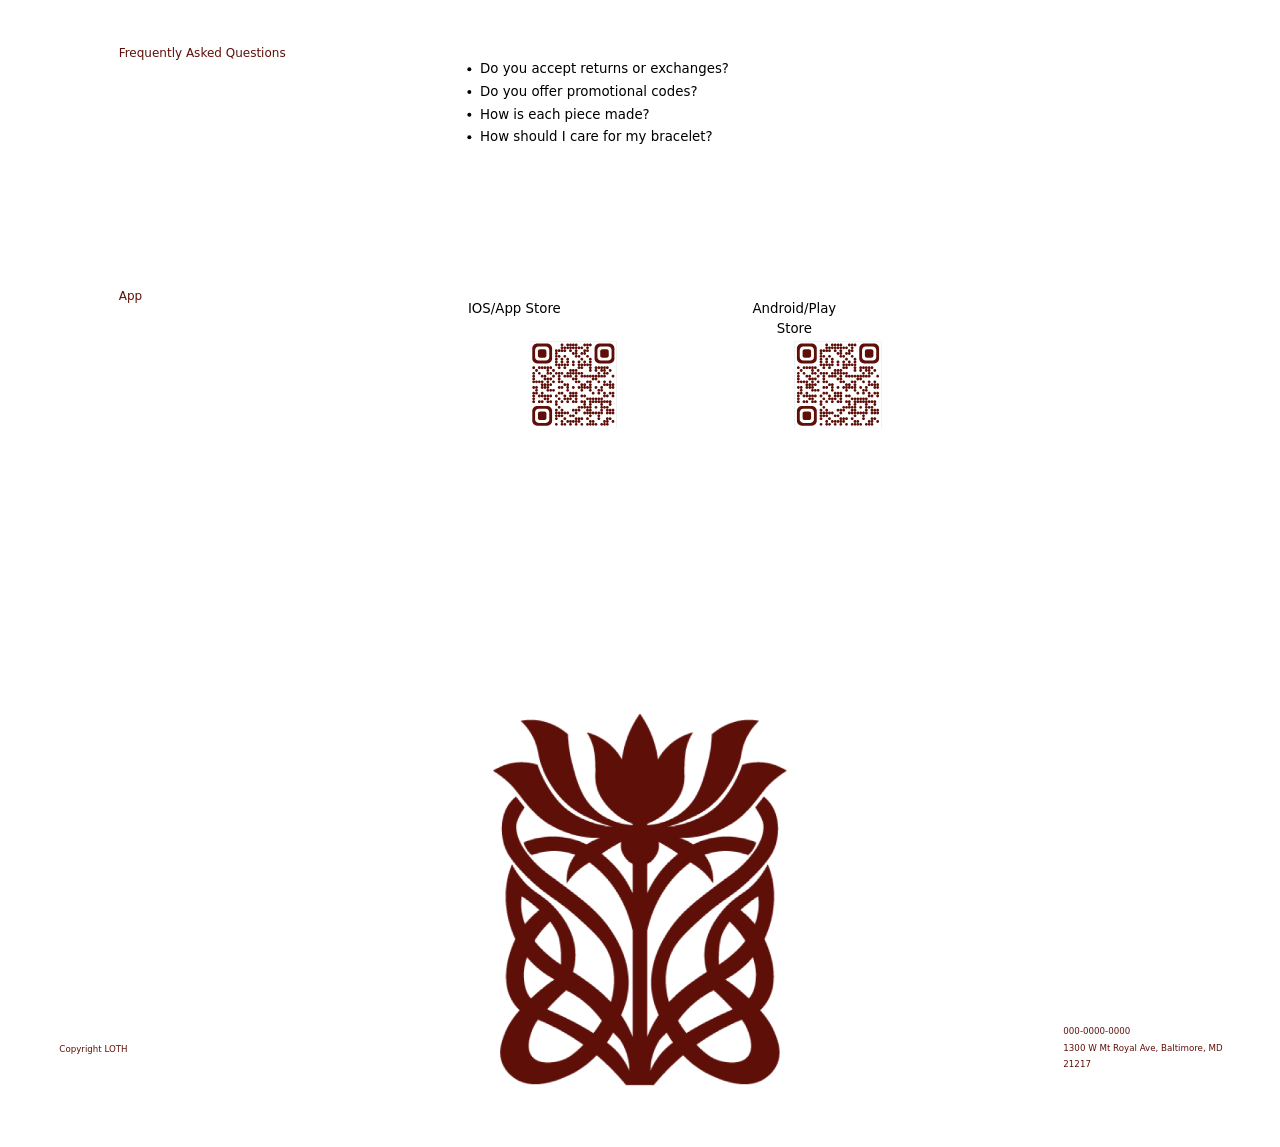
==== commit b3b596e5: "Add profile overlay and product card enhancements Implement a profile overlay with hover effects and" ====
--- a/apps/web/public/index.html
+++ b/apps/web/public/index.html
@@ -12,7 +12,25 @@
         <div class="page" data-node-id="222:192" aria-label="Landing page (1920px)">
         <!-- Header -->
         <header class="header" aria-label="Header">
-          <img class="icon-account" src="./assets/figma/icon-account.svg" alt="" data-node-id="222:966" />
+          <div class="profile-trigger" aria-label="Profile">
+            <img class="icon-account" src="./assets/figma/icon-account.svg" alt="" data-node-id="222:966" />
+            <div class="profile-overlay" aria-hidden="true">
+              <div class="profile-overlay__chrome"></div>
+              <div class="profile-frame" data-node-id="222:2919" aria-hidden="true">
+                <div class="profile-frame__panel"></div>
+                <div class="profile-frame__hello">
+                  <div>Hello,</div>
+                  <div>Taeeun Kim</div>
+                </div>
+                <img class="profile-frame__line" src="./assets/figma/profile-menu-line.svg" alt="" />
+                <div class="profile-frame__item profile-frame__item--active">My Profile</div>
+                <div class="profile-frame__item profile-frame__item--dim" style="top: 233px">My Orders</div>
+                <div class="profile-frame__item profile-frame__item--dim" style="top: 304px">My Addresses</div>
+                <div class="profile-frame__item profile-frame__item--dim" style="top: 379px">My points</div>
+                <div class="profile-frame__item profile-frame__item--dim" style="top: 449px">Recently Viewed</div>
+              </div>
+            </div>
+          </div>
           <img class="logo" src="./assets/figma/logo.png" alt="LOTH" data-node-id="222:266" />
           <div class="country" data-node-id="222:957" aria-label="Country">
             <img class="country-icon" src="./assets/figma/icon-earth.svg" alt="" />
@@ -39,7 +57,8 @@
           <p class="section-title section-title--products" data-node-id="222:238">Products</p>
           <div class="products-bar" data-node-id="222:250" aria-hidden="true"></div>
 
-          <div class="product-card product-card--woods" data-node-id="222:251" aria-label="Woods">
+          <div class="products-cards">
+            <a href="woods.html" class="product-card product-card--woods" data-node-id="222:251" aria-label="Woods">
             <div class="product-bg product-bg--woods" aria-hidden="true"></div>
             <h2 class="product-title">WOODS</h2>
             <p class="product-desc">Solid wood beads with natural grain and weight, offering a grounded and balanced feel.</p>
@@ -48,9 +67,9 @@
                 <img class="product-image" src="./assets/figma/products-woods.png" alt="" />
               </div>
             </div>
-          </div>
-
-          <div class="product-card product-card--gems" data-node-id="222:256" aria-label="Gems">
+            </a>
+
+            <a href="gems.html" class="product-card product-card--gems" data-node-id="222:256" aria-label="Gems">
             <div class="product-bg product-bg--gems" aria-hidden="true"></div>
             <div class="product-image-wrap product-image-wrap--gems" aria-hidden="true">
               <div class="gems-transform">
@@ -59,9 +78,9 @@
             </div>
             <h2 class="product-title product-title--right">GEMS</h2>
             <p class="product-desc product-desc--right">Natural gemstones selected for their color, density, and subtle variation.</p>
-          </div>
-
-          <div class="product-card product-card--seeds" data-node-id="222:261" aria-label="Seeds">
+            </a>
+
+            <div class="product-card product-card--seeds" data-node-id="222:261" aria-label="Seeds">
             <div class="product-bg product-bg--seeds" aria-hidden="true"></div>
             <h2 class="product-title">SEEDS</h2>
             <p class="product-desc product-desc--seeds">Organic seed beads that change over time through everyday wear.</p>
@@ -70,6 +89,7 @@
                 <img class="product-image" src="./assets/figma/products-seeds.png" alt="" />
               </div>
             </div>
+          </div>
           </div>
         </section>
 
@@ -261,6 +281,8 @@
 
         window.addEventListener("resize", onResize);
         raf = requestAnimationFrame(tick);
+
+        // Profile overlay content is synced from Figma at build time.
       })();
     </script>
   </body>
--- a/apps/web/public/styles.css
+++ b/apps/web/public/styles.css
@@ -46,6 +46,23 @@
   padding: 0;
 }
 
+/* 뒤로가기: Figma mingcute:back-line, fixed 좌측 하단 x89 / 디자인·색(#5D0F08)·위치 그대로 */
+.page-back {
+  position: fixed;
+  left: 89px;
+  bottom: 70px;
+  width: 31px;
+  height: 31px;
+  z-index: 9999;
+  display: block;
+  line-height: 0;
+}
+.page-back img {
+  display: block;
+  width: 100%;
+  height: 100%;
+}
+
 .stage {
   position: relative;
   width: 100%;
@@ -65,13 +82,125 @@
 }
 
 /* Header */
-.icon-account {
+.profile-trigger {
   position: absolute;
   left: 87px;
   top: 99px;
   width: 33px;
   height: 33px;
-}
+  z-index: 30;
+}
+
+.icon-account {
+  position: absolute;
+  left: 0;
+  top: 0;
+  width: 33px;
+  height: 33px;
+  cursor: pointer;
+}
+
+.profile-overlay {
+  position: absolute;
+  left: -10px;
+  top: 44px;
+  width: 290px;
+  height: 575px;
+  border-radius: 16px;
+  overflow: visible;
+  opacity: 0;
+  transform: translateY(-6px);
+  pointer-events: none;
+  transition: opacity 180ms ease, transform 180ms ease;
+  box-shadow: 0px 10px 40px rgba(0, 0, 0, 0.12);
+  background: transparent;
+}
+
+.profile-overlay::before {
+  content: "";
+  position: absolute;
+  left: 0;
+  right: 0;
+  bottom: 100%;
+  height: 50px;
+  background: transparent;
+}
+
+.profile-trigger:hover .profile-overlay,
+.profile-trigger .profile-overlay:hover,
+.profile-trigger:focus-within .profile-overlay {
+  opacity: 1;
+  transform: translateY(0);
+  pointer-events: auto;
+}
+
+.profile-overlay__chrome {
+  position: absolute;
+  inset: 0;
+  pointer-events: none;
+}
+
+.profile-frame {
+  position: absolute;
+  left: 10px;
+  top: 10px;
+  width: 270px;
+  height: 555px;
+}
+
+.profile-frame__panel {
+  position: absolute;
+  left: 0;
+  top: 0;
+  width: 270px;
+  height: 553px;
+  border-radius: 10px;
+  background: rgba(93, 15, 8, 0.9);
+}
+
+.profile-frame__hello {
+  position: absolute;
+  left: 30px;
+  top: 36px;
+  width: 158px;
+  height: 96px;
+  color: #f2f2f1;
+  font-size: 32px;
+  line-height: 1.14;
+  font-weight: 400;
+}
+
+.profile-frame__line {
+  position: absolute;
+  left: 30px;
+  top: 125px;
+  width: 158px;
+  height: 2px;
+  display: block;
+}
+
+.profile-frame__item {
+  position: absolute;
+  left: 48px;
+  width: 222px;
+  font-size: 22px;
+  line-height: 3.33;
+  color: #ffffff;
+  font-weight: 300;
+  opacity: 0.3;
+  cursor: pointer;
+  transition: opacity 160ms ease, font-weight 160ms ease;
+}
+
+.profile-frame__item--active {
+  top: 160px;
+}
+
+.profile-frame__item:hover {
+  opacity: 1;
+  font-weight: 500;
+}
+
 
 .logo {
   position: absolute;
@@ -232,29 +361,70 @@
   background: linear-gradient(179.884deg, rgb(146, 145, 141) 0%, rgb(252, 252, 252) 57.554%);
 }
 
+.products-cards {
+  position: absolute;
+  left: 89px;
+  top: 1479px;
+  width: 1741px;
+  display: flex;
+  flex-direction: column;
+  gap: 18px;
+  transition: gap 420ms cubic-bezier(0.25, 0.46, 0.45, 0.94);
+}
+
+.products:has(.product-card:hover) .products-cards {
+  gap: 22px;
+}
+
 .product-card {
-  position: absolute;
-  left: 89px;
+  flex: 0 0 auto;
   width: 1741px;
-  border: 0.5px solid #ffffff;
+  text-decoration: none;
+  color: inherit;
+  height: 319px;
   box-shadow: var(--shadow-soft);
   background: transparent;
   overflow: hidden;
-}
-
-.product-card--woods {
-  top: 1479px;
-  height: 319px;
+  position: relative;
+  transition:
+    height 420ms cubic-bezier(0.25, 0.46, 0.45, 0.94);
+  cursor: pointer;
 }
 
 .product-card--gems {
-  top: 1864px;
   height: 318px;
 }
 
-.product-card--seeds {
-  top: 2248px;
-  height: 319px;
+/* 호버 시: 선택된 카드는 높이 유지, 나머지는 얇은 흰색 상자로 */
+.products:has(.product-card:hover) .product-card:not(:hover) {
+  height: 32px !important;
+}
+
+.products:has(.product-card:hover) .product-card:not(:hover) .product-title,
+.products:has(.product-card:hover) .product-card:not(:hover) .product-desc,
+.products:has(.product-card:hover) .product-card:not(:hover) .product-image-wrap {
+  opacity: 0;
+  transition: opacity 280ms cubic-bezier(0.25, 0.46, 0.45, 0.94);
+}
+
+.product-card .product-title,
+.product-card .product-desc,
+.product-card .product-image-wrap {
+  transition: opacity 320ms cubic-bezier(0.25, 0.46, 0.45, 0.94);
+}
+
+.product-card:hover {
+  z-index: 10;
+}
+
+/* 호버 시 원재료 이미지 자연스럽게 확대 */
+.product-card .product-image {
+  transform-origin: center center;
+  transition: transform 480ms cubic-bezier(0.25, 0.46, 0.45, 0.94);
+}
+
+.product-card:hover .product-image {
+  transform: scale(1.12);
 }
 
 .product-bg {
@@ -296,7 +466,7 @@
   top: 175px;
   width: 280px;
   margin: 0;
-  font-size: 14px;
+  font-size: 16px;
   line-height: 1.3;
   color: var(--c-muted);
   font-weight: 400;
@@ -675,3 +845,154 @@
 .footer-address p {
   margin: 0;
 }
+
+/* Woods product page (from Figma Products-Woods frame) */
+.stage--woods {
+  height: calc(2850px * var(--page-scale));
+}
+
+.page--woods {
+  height: 2850px;
+  overflow: visible;
+}
+
+/* Woods header: profile icon (same as index), logo centered */
+.logo-link--woods {
+  position: absolute;
+  left: 50%;
+  top: 87px;
+  width: 72px;
+  height: 90px;
+  transform: translateX(-50%);
+  display: block;
+  text-decoration: none;
+}
+
+.logo-link--woods .logo {
+  position: absolute;
+  inset: 0;
+  width: 100%;
+  height: 100%;
+  object-fit: cover;
+}
+
+.woods-breadcrumb {
+  position: absolute;
+  left: 178px;
+  top: 310px;
+  margin: 0;
+  font-size: 18px;
+  line-height: 1.5;
+  color: var(--c-darkgreen);
+  font-weight: 300;
+}
+
+.woods-breadcrumb strong {
+  font-weight: 500;
+}
+
+.woods-hero {
+  position: absolute;
+  left: 176px;
+  top: 357px;
+  width: 1743px;
+  height: 855px;
+  display: flex;
+  align-items: center;
+  justify-content: center;
+  overflow: hidden;
+}
+
+.woods-hero__image-wrap {
+  display: flex;
+  align-items: center;
+  justify-content: center;
+}
+
+.woods-hero__rotate {
+  transform: rotate(-90deg);
+  width: 855px;
+  height: 1743px;
+  position: relative;
+}
+
+.woods-hero__image {
+  position: absolute;
+  inset: 0;
+  width: 100%;
+  height: 100%;
+  object-fit: cover;
+}
+
+/* Empty 위치 컨테이너 (배경 없음, Figma 좌표) */
+.woods-rect {
+  position: absolute;
+  width: 470px;
+  height: 470px;
+  transform: translateX(-50%);
+  overflow: visible;
+  background: transparent;
+}
+
+.woods-rect__canvas {
+  position: absolute;
+  inset: 0;
+  width: 100%;
+  height: 100%;
+  background: transparent;
+  overflow: visible;
+}
+
+.woods-rect__canvas canvas {
+  background: transparent !important;
+  display: block;
+}
+
+.woods-rect--1 {
+  left: 50%;
+  top: 1548px;
+}
+
+.woods-rect--2 {
+  left: calc(50% - 581px);
+  top: 2108px;
+}
+
+.woods-rect--3 {
+  left: calc(50% + 581px);
+  top: 2108px;
+}
+
+/* Decorative logos: Figma 336:276, 336:277, 336:278 좌표 그대로 */
+.woods-logo {
+  position: absolute;
+  width: 72px;
+  height: 90px;
+  object-fit: cover;
+  opacity: 0.2;
+  pointer-events: none;
+  transform: translateX(-50%);
+}
+
+.woods-logo--left {
+  left: calc(50% - 581px);
+  top: 1718px;
+}
+
+.woods-logo--center {
+  left: calc(50% + 1px);
+  top: 2298px;
+}
+
+.woods-logo--right {
+  left: calc(50% + 581px);
+  top: 1718px;
+}
+
+.footer--woods .footer-copy {
+  top: 2770px;
+}
+
+.footer--woods .footer-address {
+  top: 2771px;
+}
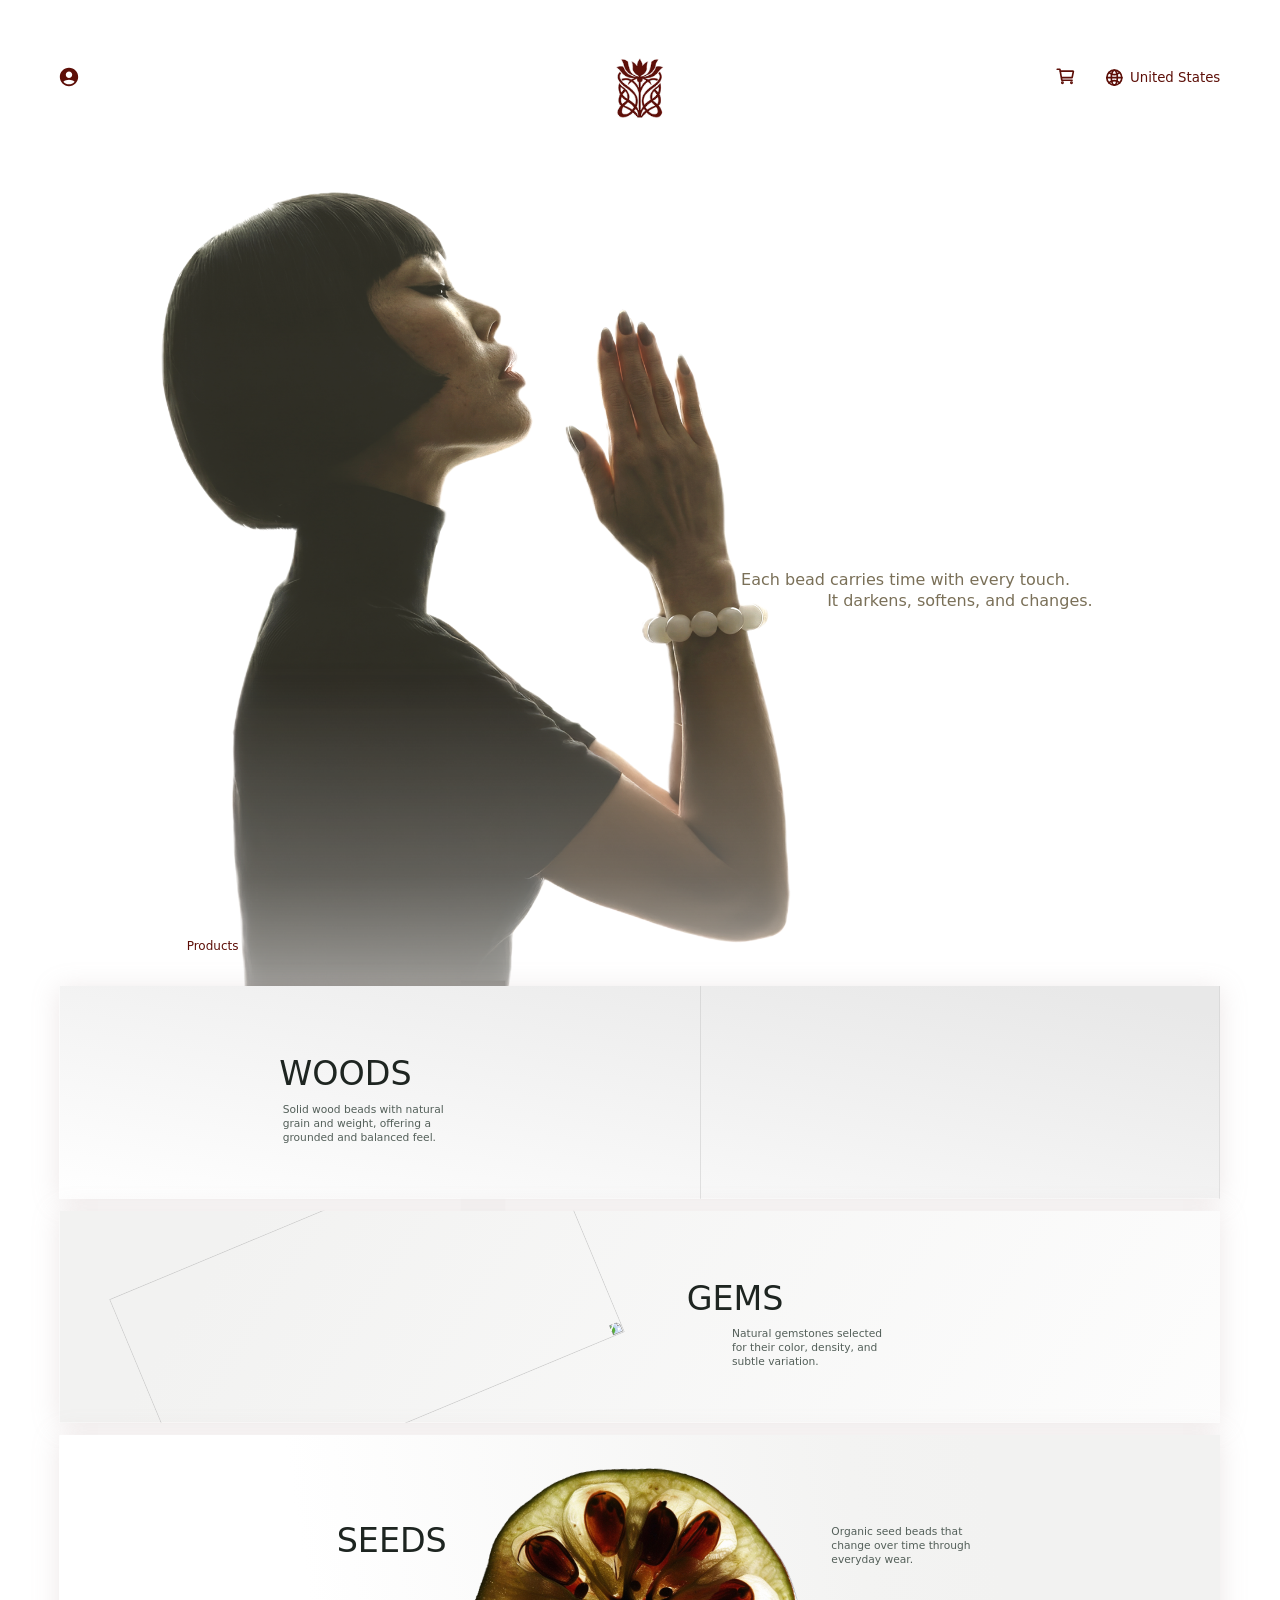
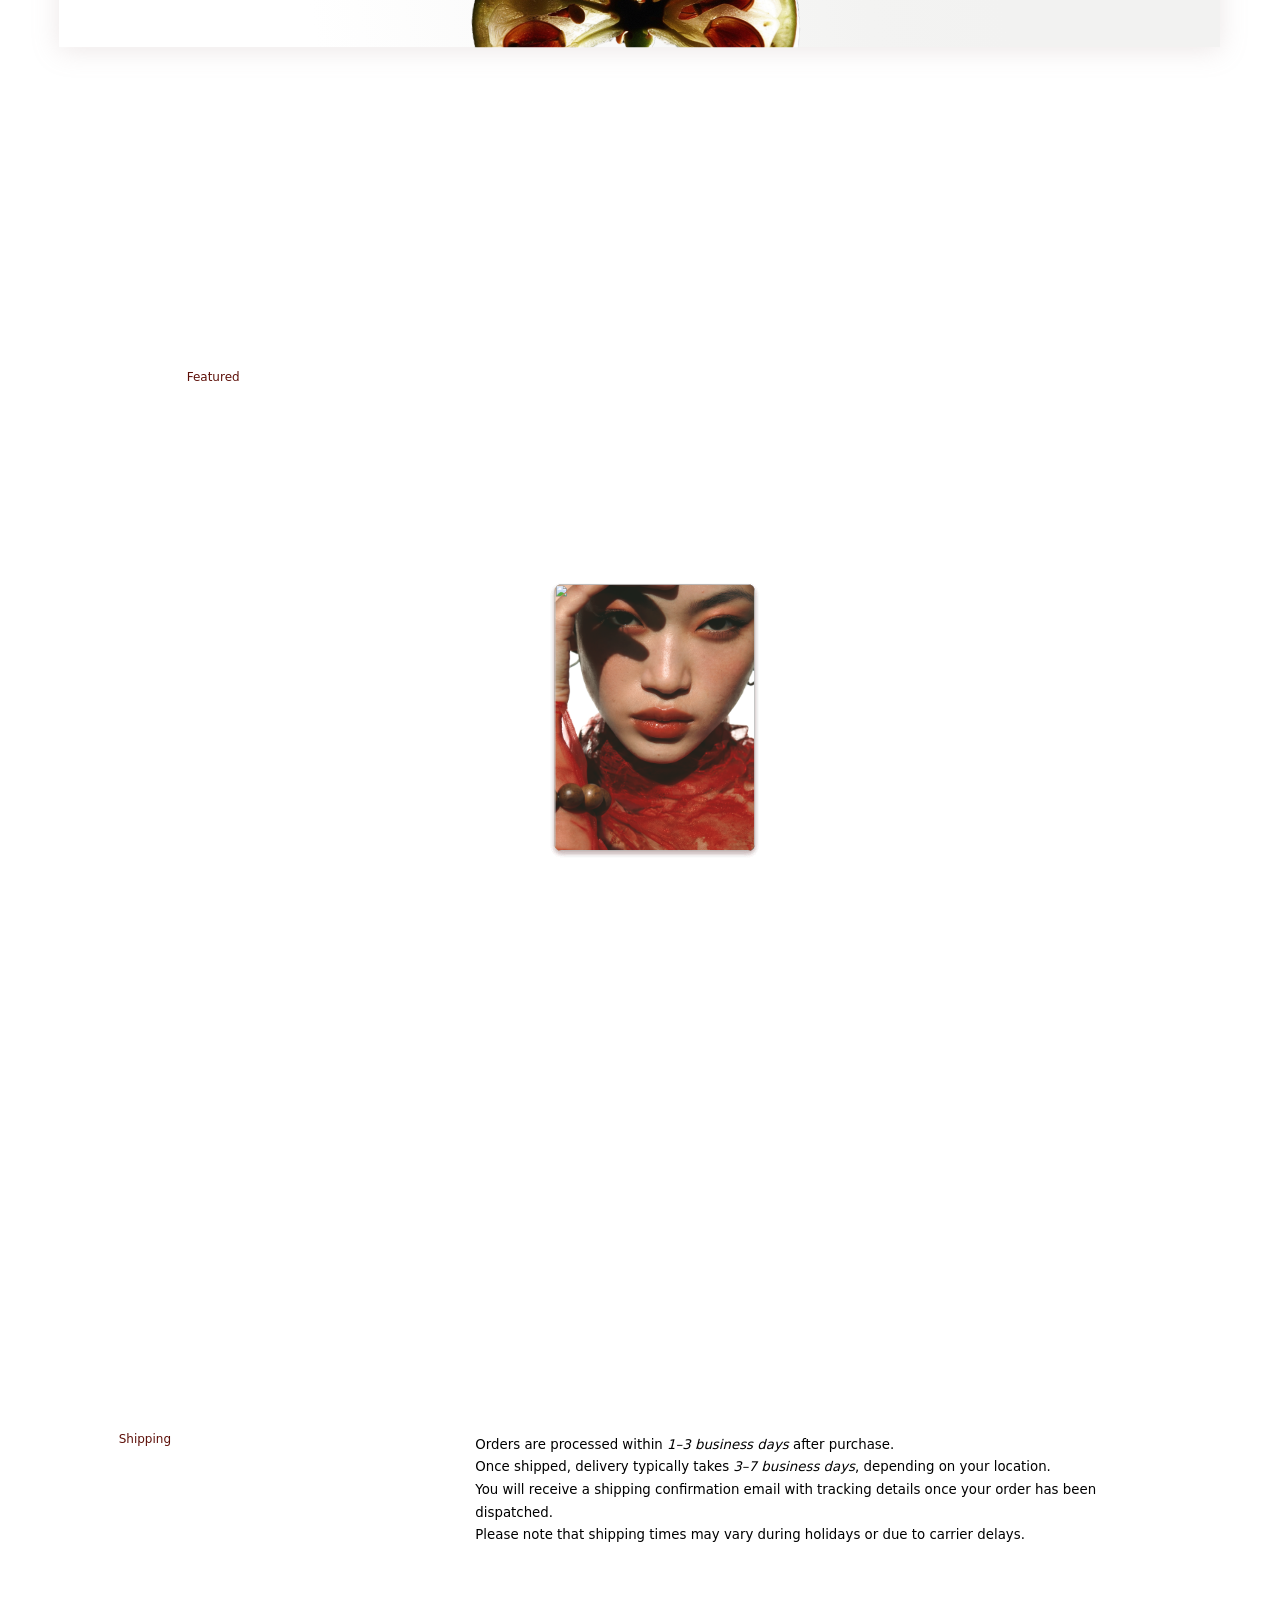
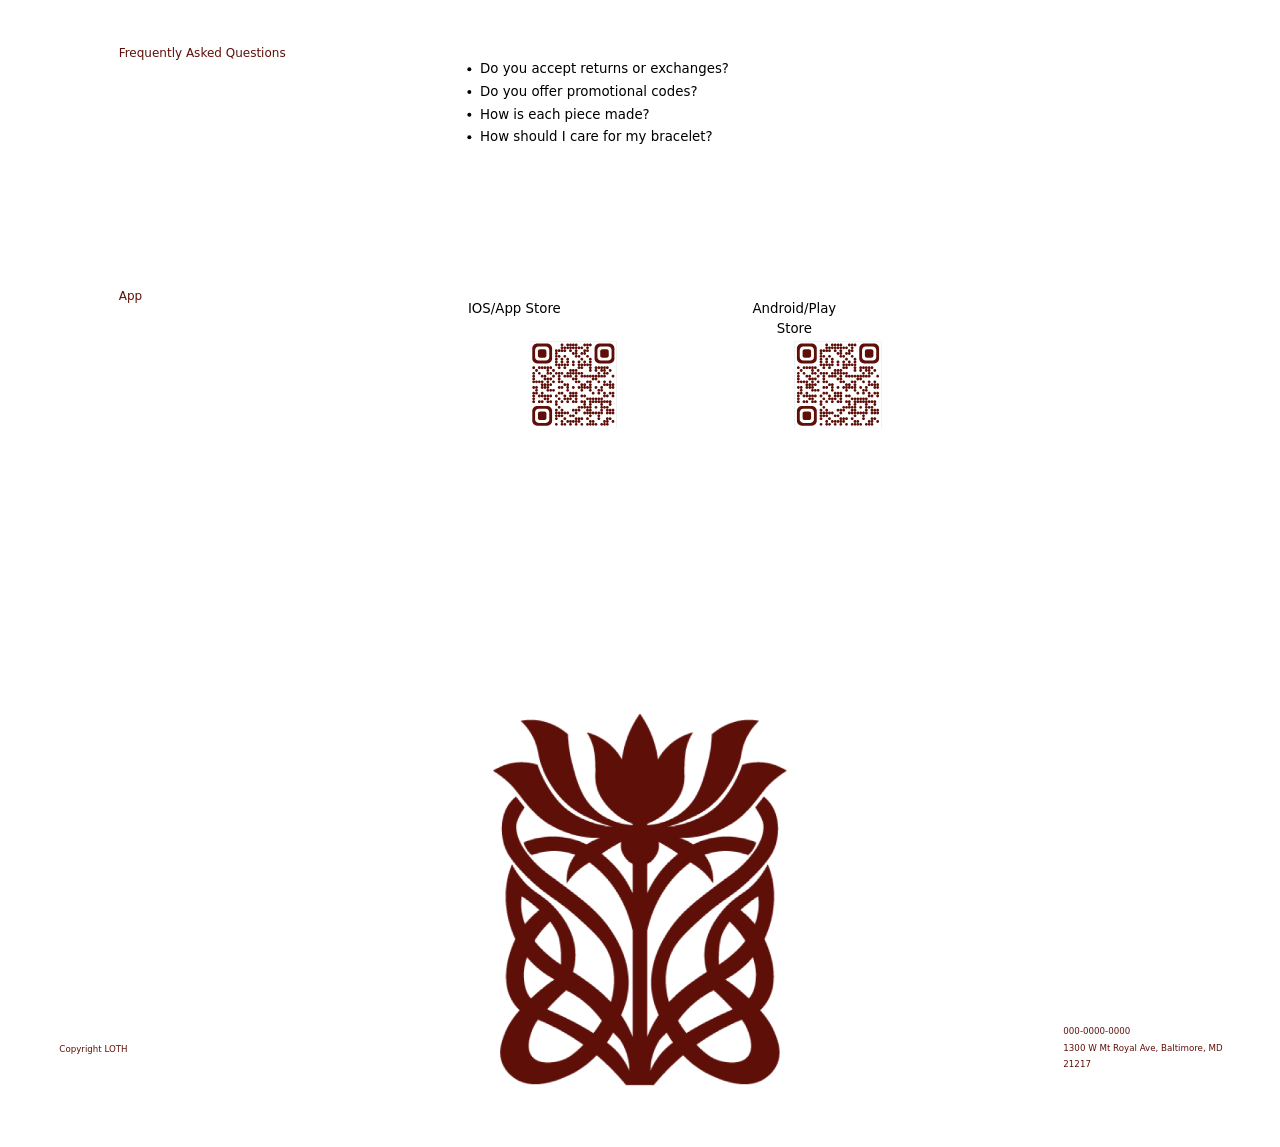
==== commit b85a0424: "Add product detail pages (Jujube, Ebony, Sandalwood, White Jade, Agate, Jade, Rudraksha, Autumn Oliv" ====
--- a/apps/web/public/index.html
+++ b/apps/web/public/index.html
@@ -13,7 +13,7 @@
         <!-- Header -->
         <header class="header" aria-label="Header">
           <div class="profile-trigger" aria-label="Profile">
-            <img class="icon-account" src="./assets/figma/icon-account.svg" alt="" data-node-id="222:966" />
+            <img class="icon-account" src="./Component%201/ic_baseline-account-circle.svg" alt="" data-node-id="222:966" />
             <div class="profile-overlay" aria-hidden="true">
               <div class="profile-overlay__chrome"></div>
               <div class="profile-frame" data-node-id="222:2919" aria-hidden="true">
@@ -31,15 +31,13 @@
               </div>
             </div>
           </div>
-          <img class="logo" src="./assets/figma/logo.png" alt="LOTH" data-node-id="222:266" />
+          <img class="logo" src="./logo_red_fill.png" alt="LOTH" data-node-id="222:266" />
           <div class="country" data-node-id="222:957" aria-label="Country">
-            <img class="country-icon" src="./assets/figma/icon-earth.svg" alt="" />
+            <img class="country-icon" src="./icon-park-outline_earth.svg" alt="" />
             <span class="country-text">United States</span>
           </div>
           <div class="icon-cart" data-node-id="222:965" aria-label="Cart">
-            <img class="cart-part cart-part--dot" src="./assets/figma/icon-cart-dot.svg" alt="" />
-            <img class="cart-part cart-part--outline" src="./assets/figma/icon-cart-outline.svg" alt="" />
-            <img class="cart-part cart-part--handle" src="./assets/figma/icon-cart-handle.svg" alt="" />
+            <img class="icon-cart-img" src="./Component%201/famicons_cart-outline.svg" alt="" />
           </div>
         </header>
 
@@ -80,7 +78,7 @@
             <p class="product-desc product-desc--right">Natural gemstones selected for their color, density, and subtle variation.</p>
             </a>
 
-            <div class="product-card product-card--seeds" data-node-id="222:261" aria-label="Seeds">
+            <a href="seeds.html" class="product-card product-card--seeds" data-node-id="222:261" aria-label="Seeds">
             <div class="product-bg product-bg--seeds" aria-hidden="true"></div>
             <h2 class="product-title">SEEDS</h2>
             <p class="product-desc product-desc--seeds">Organic seed beads that change over time through everyday wear.</p>
@@ -89,7 +87,7 @@
                 <img class="product-image" src="./assets/figma/products-seeds.png" alt="" />
               </div>
             </div>
-          </div>
+          </a>
           </div>
         </section>
 
--- a/apps/web/public/styles.css
+++ b/apps/web/public/styles.css
@@ -239,6 +239,13 @@
   top: 99px;
   width: 31px;
   height: 31px;
+}
+
+.icon-cart-img {
+  display: block;
+  width: 100%;
+  height: 100%;
+  object-fit: contain;
 }
 
 .cart-part {
@@ -931,6 +938,11 @@
   height: 470px;
   transform: translateX(-50%);
   overflow: visible;
+}
+a.woods-rect {
+  text-decoration: none;
+  color: inherit;
+  display: block;
   background: transparent;
 }
 
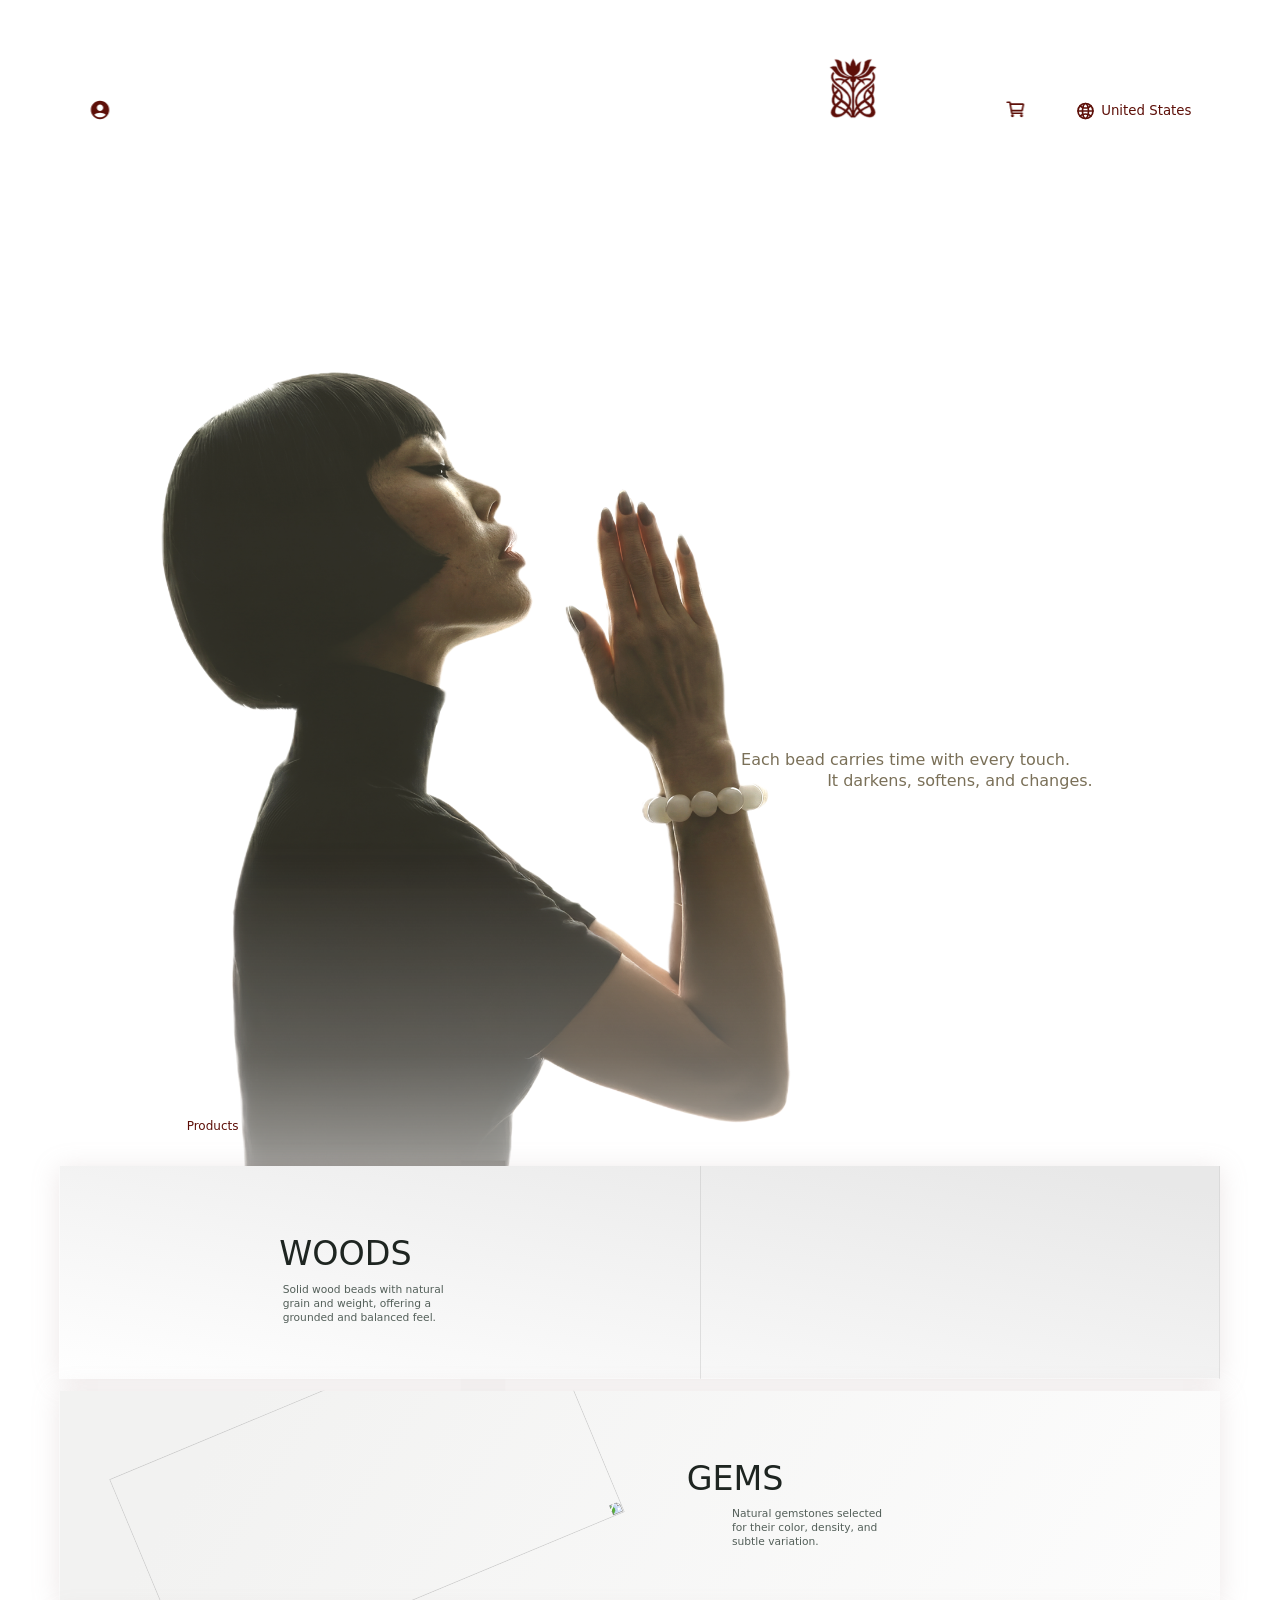
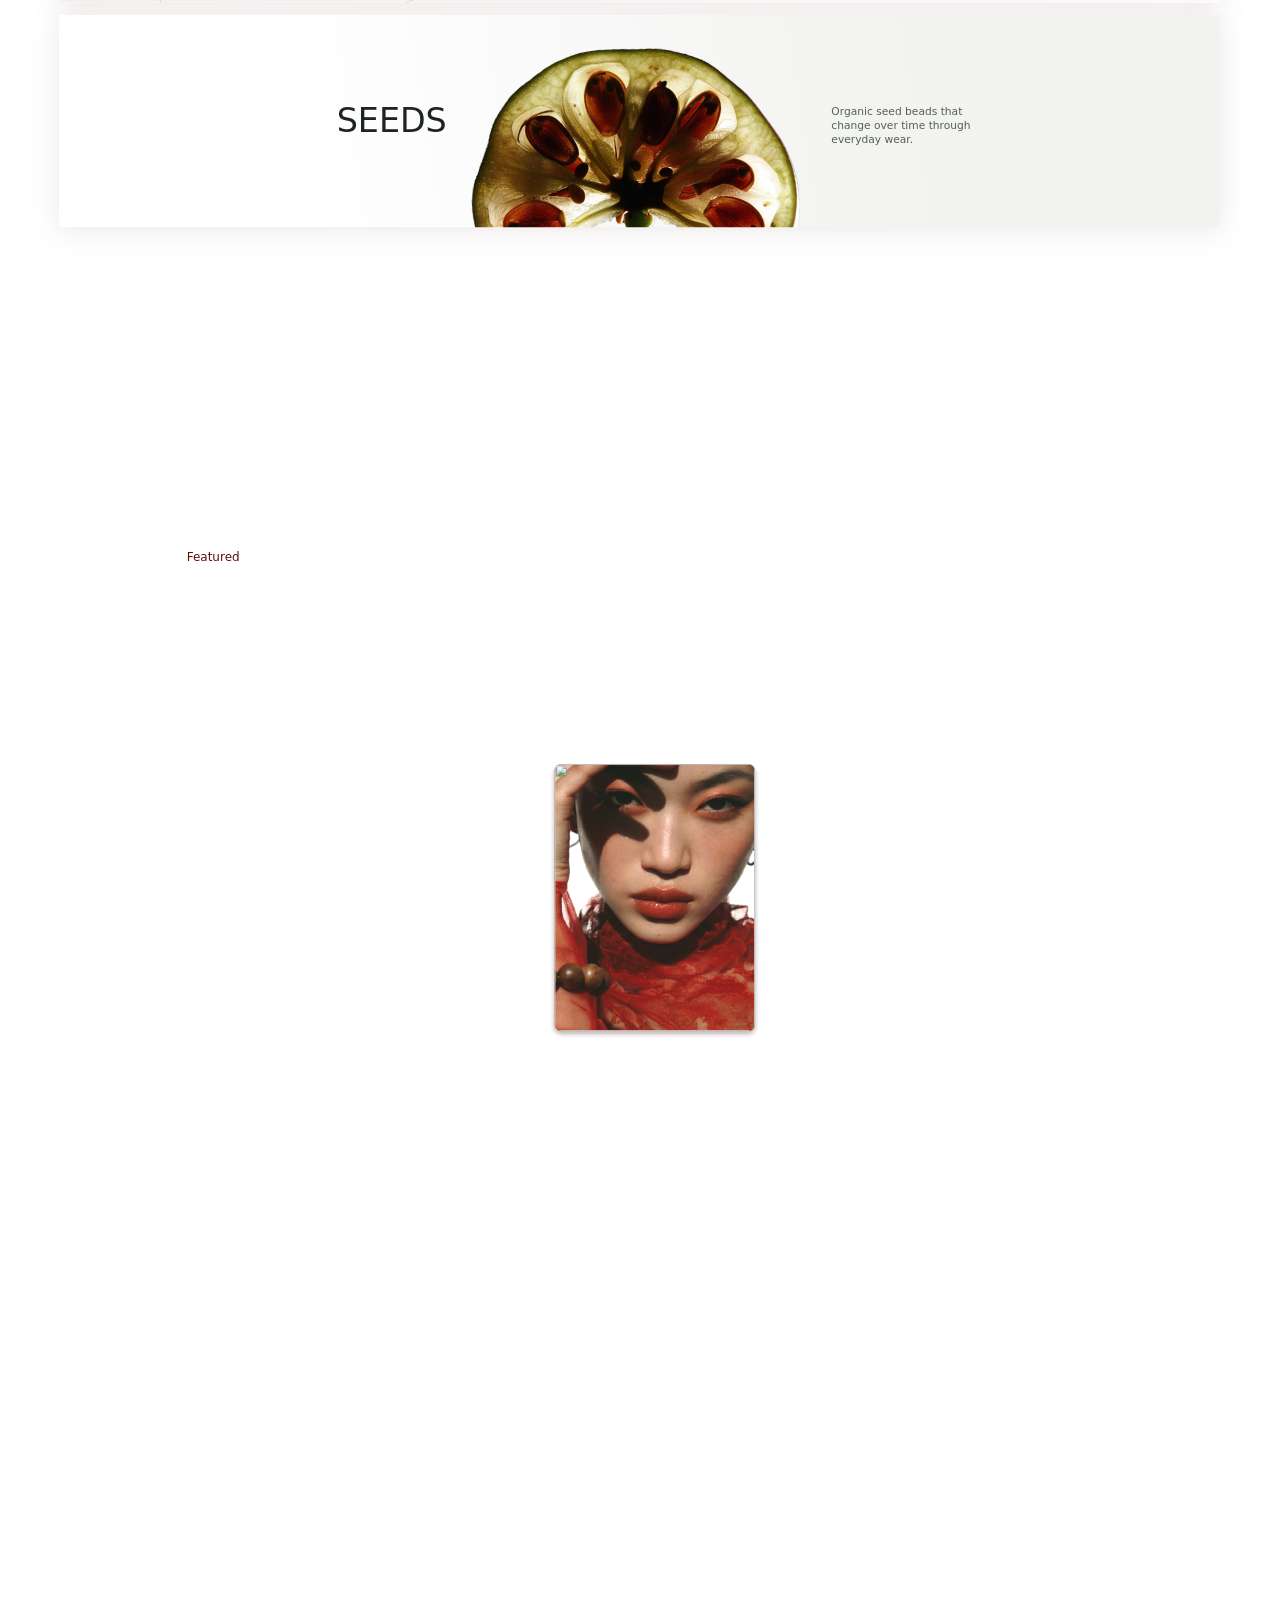
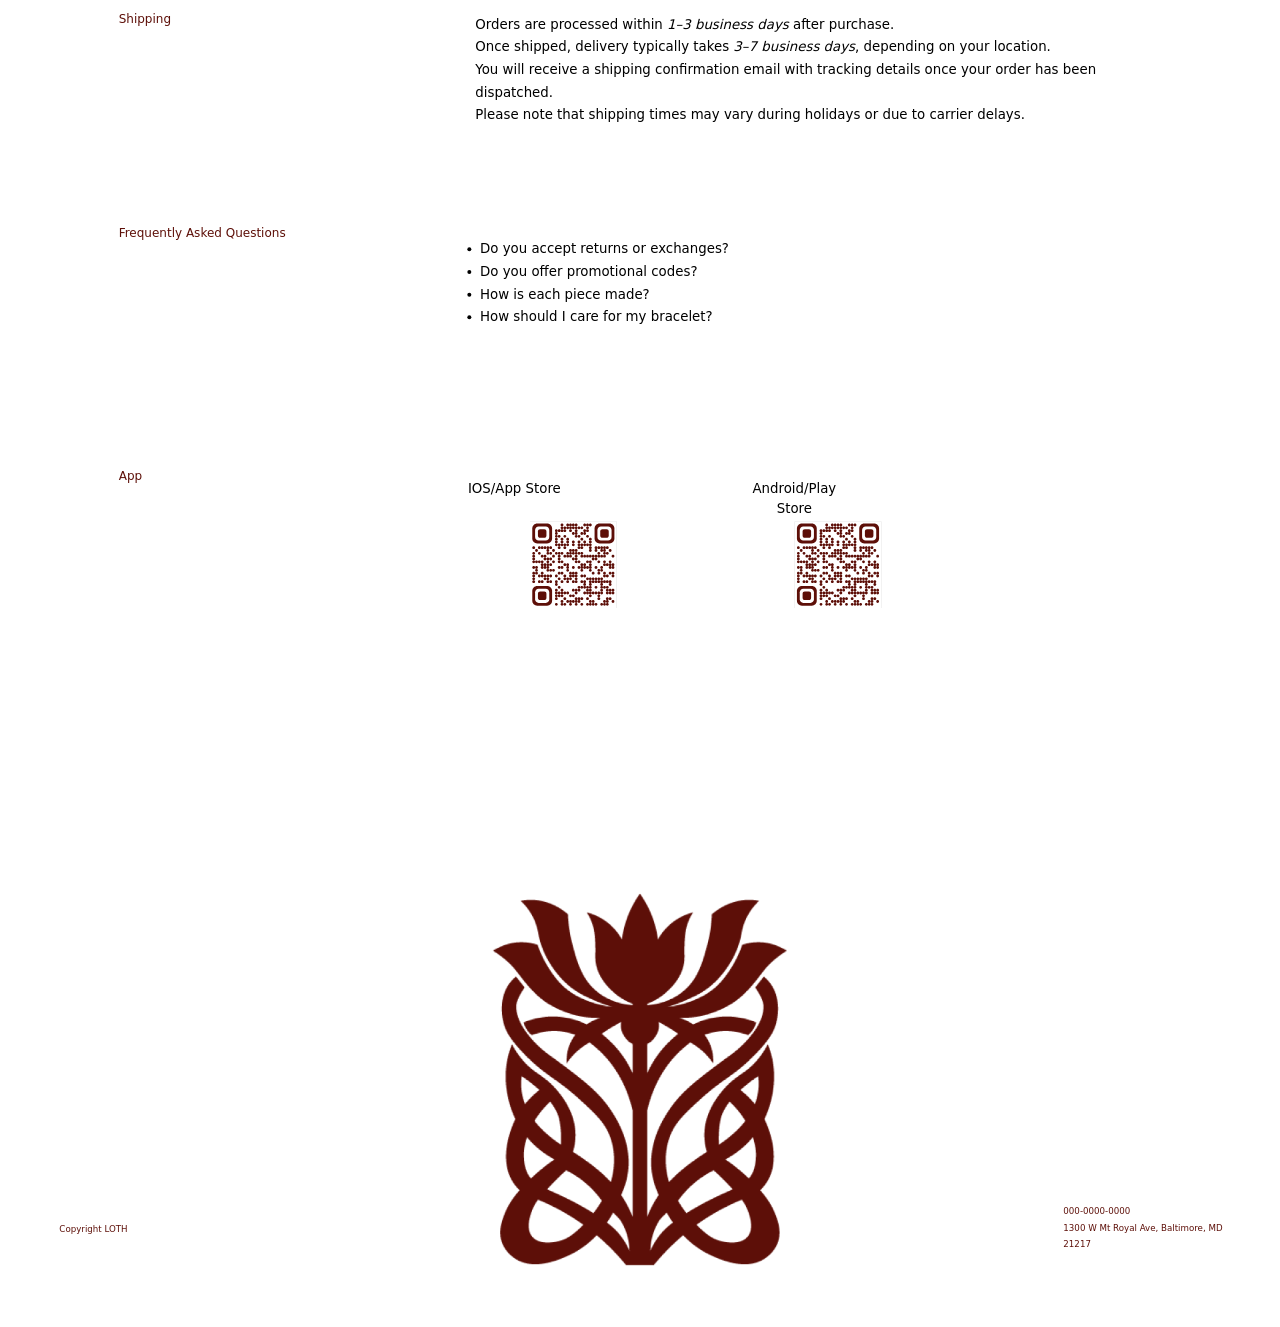
==== commit 11ba87f5: "Header: move profile/country/cart out of header for viewport-aligned 89px margin - Profile, country," ====
--- a/apps/web/public/index.html
+++ b/apps/web/public/index.html
@@ -8,39 +8,37 @@
   </head>
   <body>
     <main class="viewport">
+      <div class="profile-trigger" aria-label="Profile">
+        <img class="icon-account" src="./Component%201/ic_baseline-account-circle.svg" alt="" data-node-id="222:966" />
+        <div class="profile-overlay" aria-hidden="true">
+          <div class="profile-overlay__chrome"></div>
+          <div class="profile-frame" data-node-id="222:2919" aria-hidden="true">
+            <div class="profile-frame__panel"></div>
+            <div class="profile-frame__hello">
+              <div>Hello,</div>
+              <div>Taeeun Kim</div>
+            </div>
+            <img class="profile-frame__line" src="./assets/figma/profile-menu-line.svg" alt="" />
+            <div class="profile-frame__item profile-frame__item--active">My Profile</div>
+            <div class="profile-frame__item profile-frame__item--dim" style="top: 233px">My Orders</div>
+            <div class="profile-frame__item profile-frame__item--dim" style="top: 304px">My Addresses</div>
+            <div class="profile-frame__item profile-frame__item--dim" style="top: 379px">My points</div>
+            <div class="profile-frame__item profile-frame__item--dim" style="top: 449px">Recently Viewed</div>
+          </div>
+        </div>
+      </div>
+      <div class="country" data-node-id="222:957" aria-label="Country">
+        <img class="country-icon" src="./icon-park-outline_earth.svg" alt="" />
+        <span class="country-text">United States</span>
+      </div>
+      <div class="icon-cart" data-node-id="222:965" aria-label="Cart">
+        <img class="icon-cart-img" src="./Component%201/famicons_cart-outline.svg" alt="" />
+      </div>
+      <header class="header" aria-label="Header">
+        <img class="logo" src="./logo_red_fill.png" alt="LOTH" data-node-id="222:266" />
+      </header>
       <div class="stage" aria-hidden="true">
         <div class="page" data-node-id="222:192" aria-label="Landing page (1920px)">
-        <!-- Header -->
-        <header class="header" aria-label="Header">
-          <div class="profile-trigger" aria-label="Profile">
-            <img class="icon-account" src="./Component%201/ic_baseline-account-circle.svg" alt="" data-node-id="222:966" />
-            <div class="profile-overlay" aria-hidden="true">
-              <div class="profile-overlay__chrome"></div>
-              <div class="profile-frame" data-node-id="222:2919" aria-hidden="true">
-                <div class="profile-frame__panel"></div>
-                <div class="profile-frame__hello">
-                  <div>Hello,</div>
-                  <div>Taeeun Kim</div>
-                </div>
-                <img class="profile-frame__line" src="./assets/figma/profile-menu-line.svg" alt="" />
-                <div class="profile-frame__item profile-frame__item--active">My Profile</div>
-                <div class="profile-frame__item profile-frame__item--dim" style="top: 233px">My Orders</div>
-                <div class="profile-frame__item profile-frame__item--dim" style="top: 304px">My Addresses</div>
-                <div class="profile-frame__item profile-frame__item--dim" style="top: 379px">My points</div>
-                <div class="profile-frame__item profile-frame__item--dim" style="top: 449px">Recently Viewed</div>
-              </div>
-            </div>
-          </div>
-          <img class="logo" src="./logo_red_fill.png" alt="LOTH" data-node-id="222:266" />
-          <div class="country" data-node-id="222:957" aria-label="Country">
-            <img class="country-icon" src="./icon-park-outline_earth.svg" alt="" />
-            <span class="country-text">United States</span>
-          </div>
-          <div class="icon-cart" data-node-id="222:965" aria-label="Cart">
-            <img class="icon-cart-img" src="./Component%201/famicons_cart-outline.svg" alt="" />
-          </div>
-        </header>
-
         <!-- Hero -->
         <section class="hero" aria-label="Hero">
           <div class="hero-mask" data-node-id="222:208" aria-hidden="true">
--- a/apps/web/public/styles.css
+++ b/apps/web/public/styles.css
@@ -9,6 +9,7 @@
   --shadow-card: 0px 4px 6.7px rgba(185, 159, 159, 0.25);
 
   --page-scale: 1;
+  --header-height: 180px;
 }
 
 * {
@@ -38,12 +39,13 @@
 
 .viewport {
   display: flex;
-  justify-content: center;
-  align-items: flex-start;
+  flex-direction: column;
+  align-items: center;
   width: 100%;
   min-height: 100vh;
   overflow-x: hidden;
   padding: 0;
+  padding-top: var(--header-height);
 }
 
 /* 뒤로가기: Figma mingcute:back-line, fixed 좌측 하단 x89 / 디자인·색(#5D0F08)·위치 그대로 */
@@ -81,14 +83,34 @@
   transform-origin: top center;
 }
 
-/* Header */
+/* Header: fixed, 스크롤 시 상단 고정, 배경 투명(아이콘만 노출) */
+.header {
+  position: fixed;
+  top: 0;
+  left: 50%;
+  transform: translateX(-50%) scale(var(--page-scale));
+  transform-origin: top center;
+  width: 1920px;
+  max-width: 100%;
+  height: var(--header-height);
+  z-index: 1000;
+  background: transparent;
+  pointer-events: none;
+}
+.header > * {
+  pointer-events: auto;
+}
+
+/* 뷰포트 기준 왼쪽 89px(뒤로가기와 동일선) – fixed로 맞춤 후 scale */
 .profile-trigger {
-  position: absolute;
-  left: 87px;
+  position: fixed;
+  left: 89px;
   top: 99px;
   width: 33px;
   height: 33px;
-  z-index: 30;
+  z-index: 1001;
+  transform: scale(var(--page-scale, 1));
+  transform-origin: left top;
 }
 
 .icon-account {
@@ -211,19 +233,26 @@
   object-fit: cover;
 }
 
+/* 뷰포트 기준 오른쪽 89px – fixed로 맞춤 후 scale */
 .country {
-  position: absolute;
-  left: 1658px;
+  position: fixed;
+  right: 89px;
+  left: auto;
   top: 100px;
   height: 33px;
   display: flex;
   align-items: center;
   gap: 10px;
+  flex-wrap: nowrap;
+  z-index: 1001;
+  transform: scale(var(--page-scale, 1));
+  transform-origin: right top;
 }
 
 .country-icon {
   width: 27px;
   height: 27px;
+  flex-shrink: 0;
 }
 
 .country-text {
@@ -231,14 +260,19 @@
   line-height: 1.14;
   color: var(--c-main);
   font-weight: 500;
+  white-space: nowrap;
 }
 
 .icon-cart {
-  position: absolute;
-  left: 1583px;
+  position: fixed;
+  right: 254px;
+  left: auto;
   top: 99px;
   width: 31px;
   height: 31px;
+  z-index: 1001;
+  transform: scale(var(--page-scale, 1));
+  transform-origin: right top;
 }
 
 .icon-cart-img {
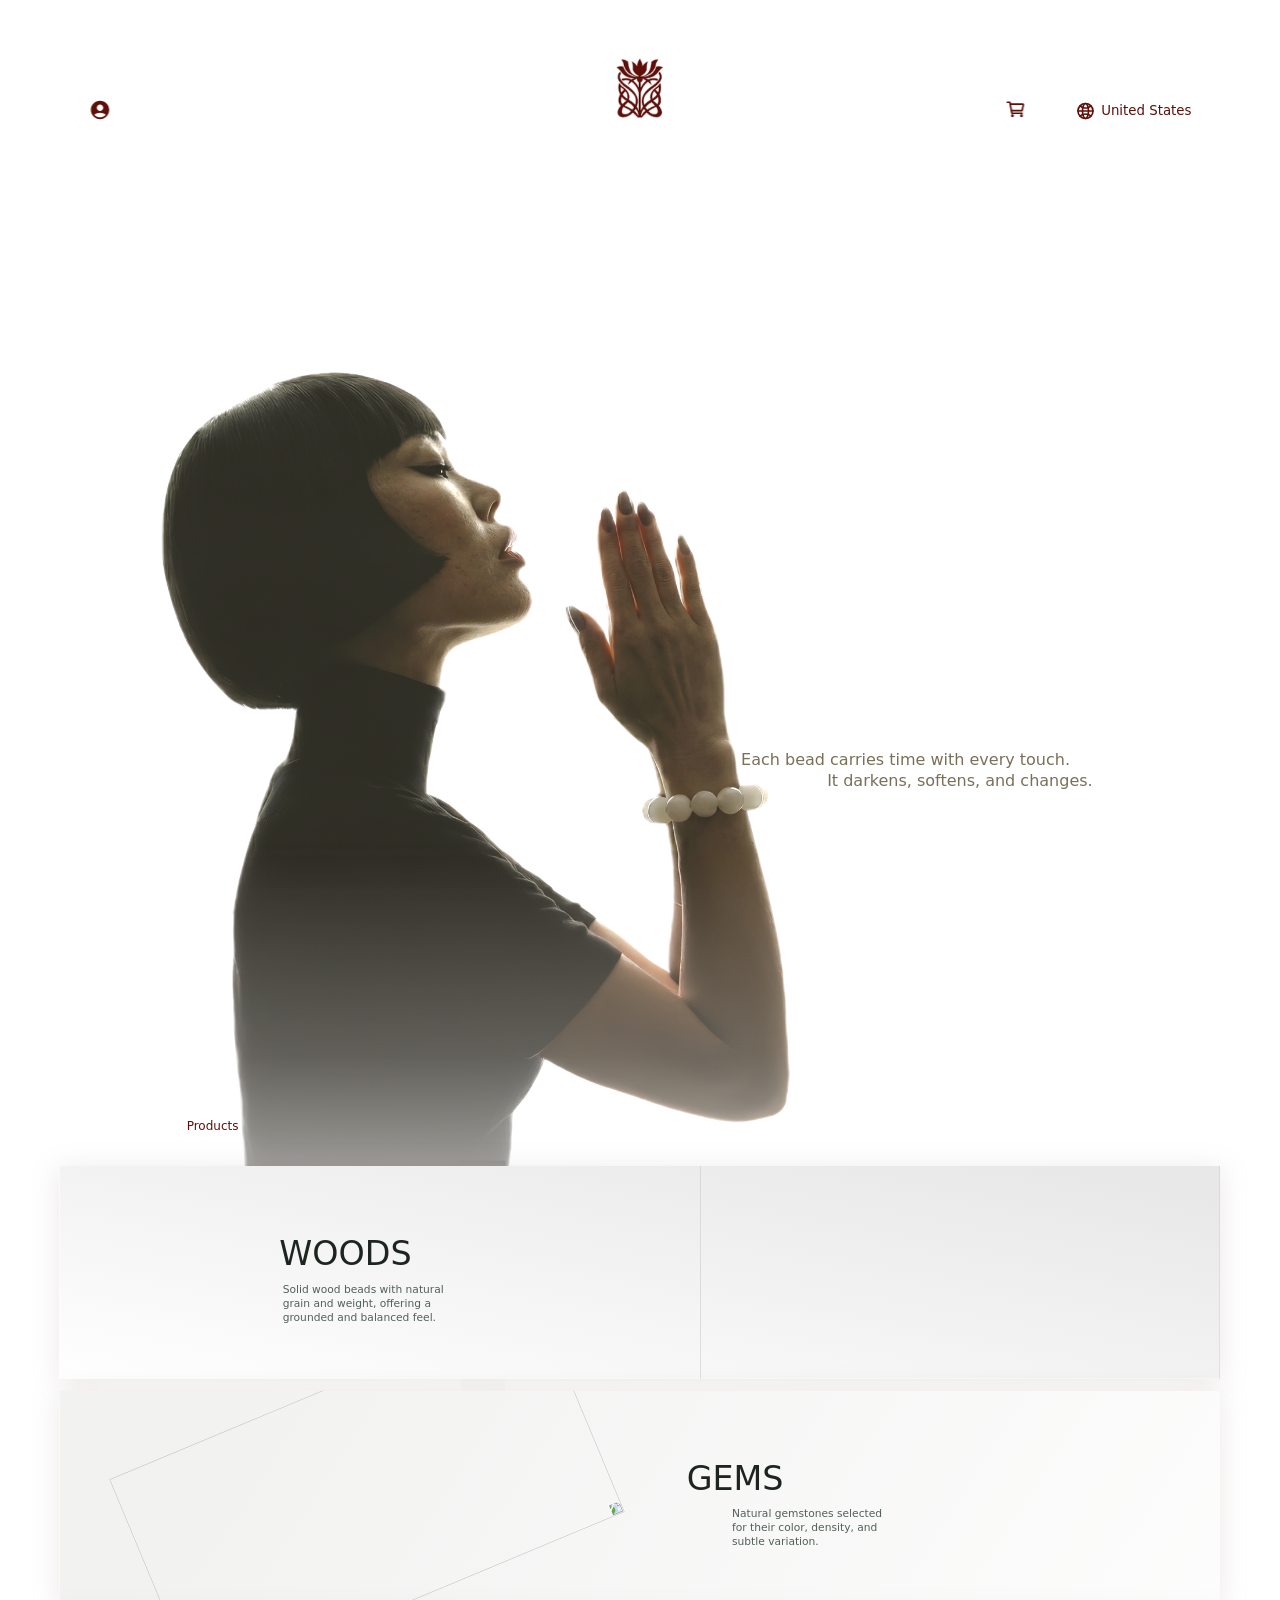
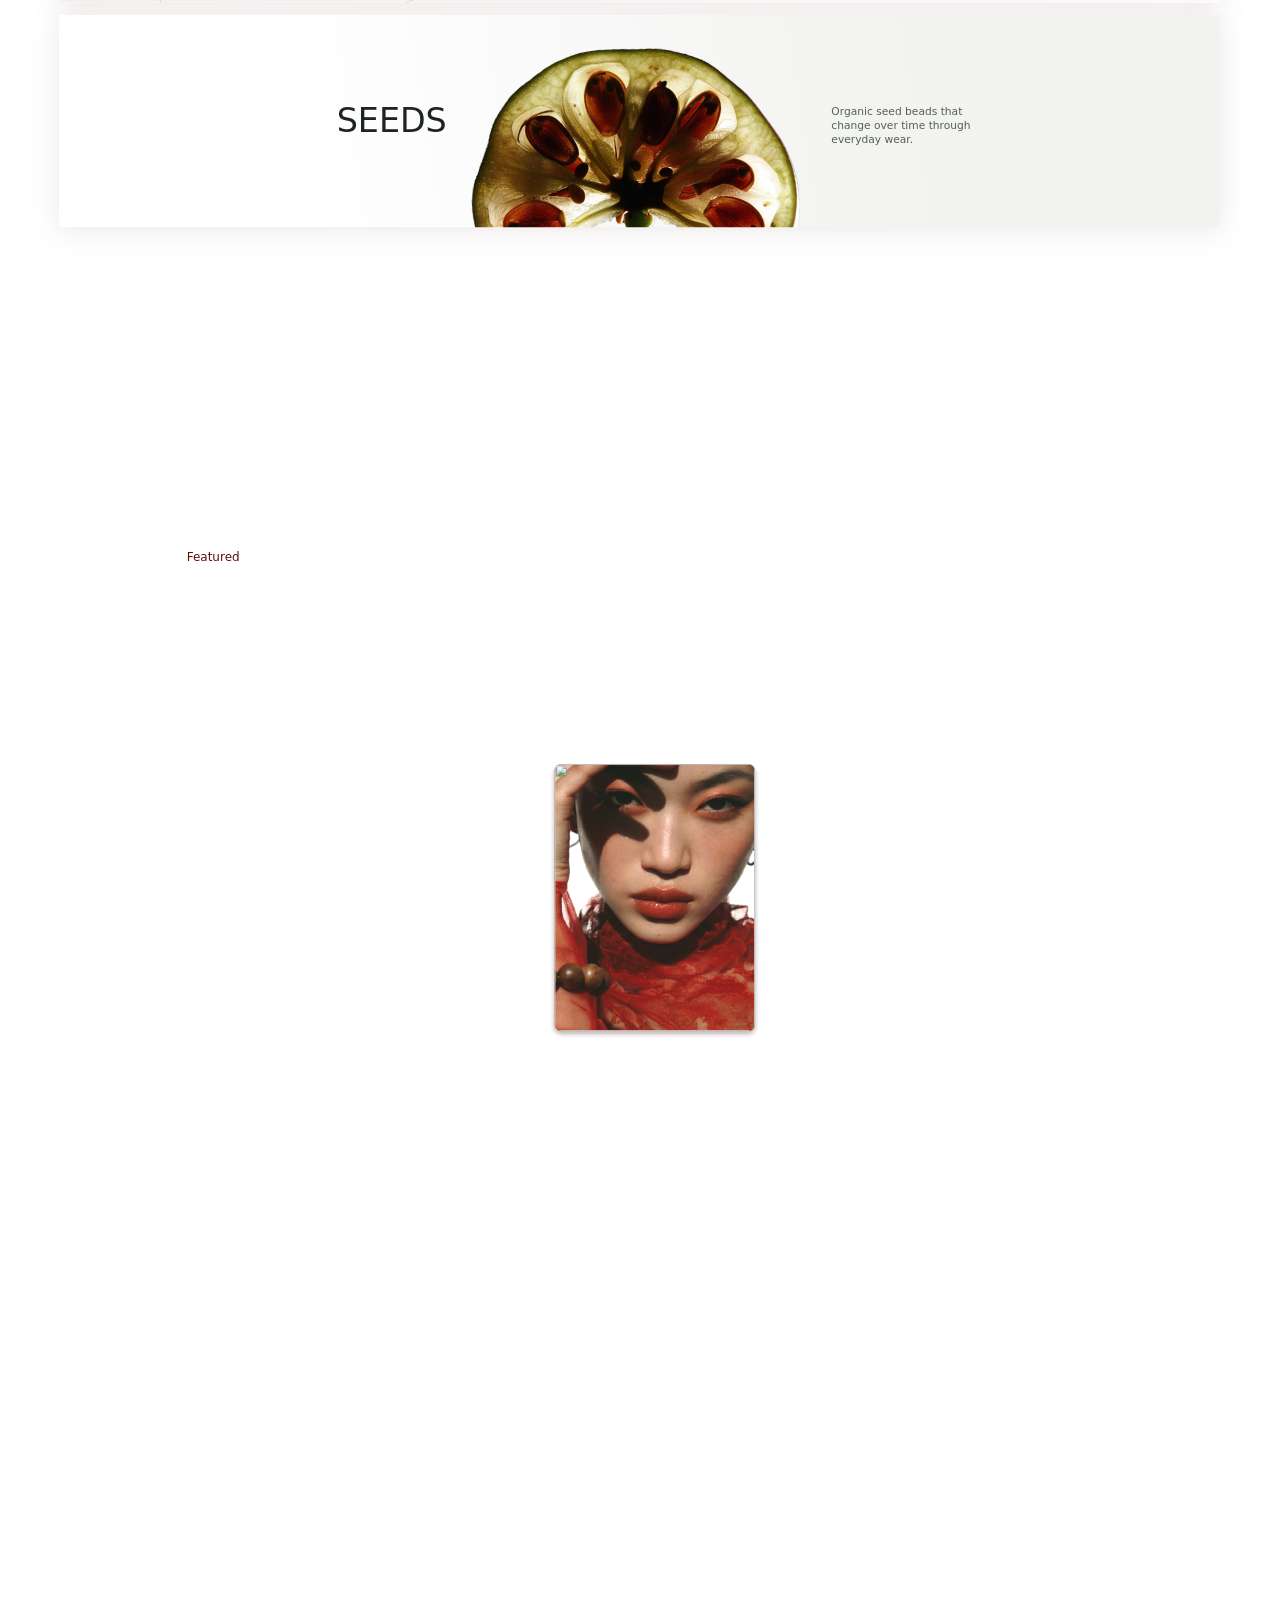
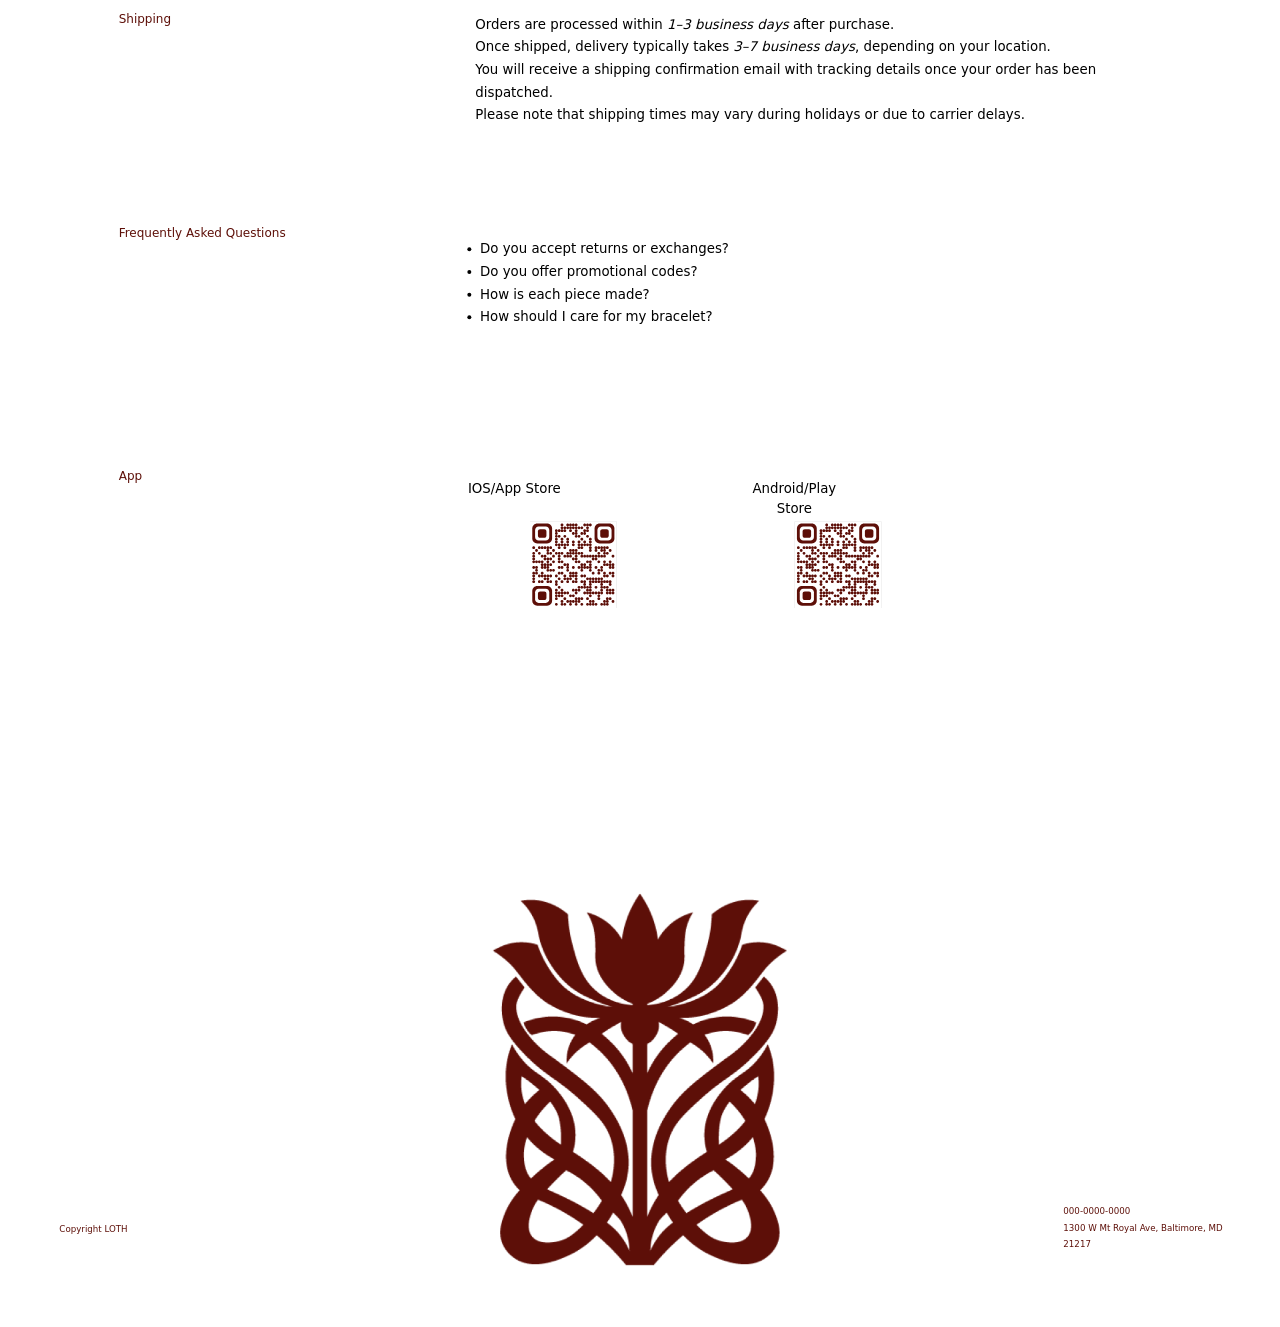
==== commit 7025a51d: "fix: 헤더 로고 중앙 정렬 통일 (랜딩·기타 페이지), 장바구니 기능 추가 Made-with: Cursor" ====
--- a/apps/web/public/index.html
+++ b/apps/web/public/index.html
@@ -35,7 +35,9 @@
         <img class="icon-cart-img" src="./Component%201/famicons_cart-outline.svg" alt="" />
       </div>
       <header class="header" aria-label="Header">
-        <img class="logo" src="./logo_red_fill.png" alt="LOTH" data-node-id="222:266" />
+        <a href="./index.html" class="logo-link" aria-label="Home">
+          <img class="logo" src="./logo_red_fill.png" alt="LOTH" data-node-id="222:266" />
+        </a>
       </header>
       <div class="stage" aria-hidden="true">
         <div class="page" data-node-id="222:192" aria-label="Landing page (1920px)">
@@ -281,6 +283,7 @@
         // Profile overlay content is synced from Figma at build time.
       })();
     </script>
+    <script src="./cart.js"></script>
   </body>
 </html>
 
--- a/apps/web/public/styles.css
+++ b/apps/web/public/styles.css
@@ -224,6 +224,25 @@
 }
 
 
+/* 공통: 로고 링크/이미지 중앙 정렬 (랜딩·기타 페이지 동일) */
+.logo-link {
+  position: absolute;
+  left: 50%;
+  top: 87px;
+  width: 72px;
+  height: 90px;
+  transform: translateX(-50%);
+  display: block;
+  text-decoration: none;
+}
+.logo-link .logo {
+  position: absolute;
+  inset: 0;
+  width: 100%;
+  height: 100%;
+  object-fit: cover;
+}
+
 .logo {
   position: absolute;
   left: 924px;
@@ -273,6 +292,31 @@
   z-index: 1001;
   transform: scale(var(--page-scale, 1));
   transform-origin: right top;
+  cursor: pointer;
+}
+
+.cart-count {
+  position: absolute;
+  top: -6px;
+  right: -6px;
+  min-width: 18px;
+  height: 18px;
+  padding: 0 5px;
+  border-radius: 50%;
+  background: var(--c-main, #5d0f08);
+  color: #fff;
+  font-size: 11px;
+  font-weight: 700;
+  display: flex;
+  align-items: center;
+  justify-content: center;
+  box-sizing: border-box;
+  pointer-events: none;
+}
+
+.cart-count:empty,
+.cart-count[data-count="0"] {
+  display: none;
 }
 
 .icon-cart-img {
